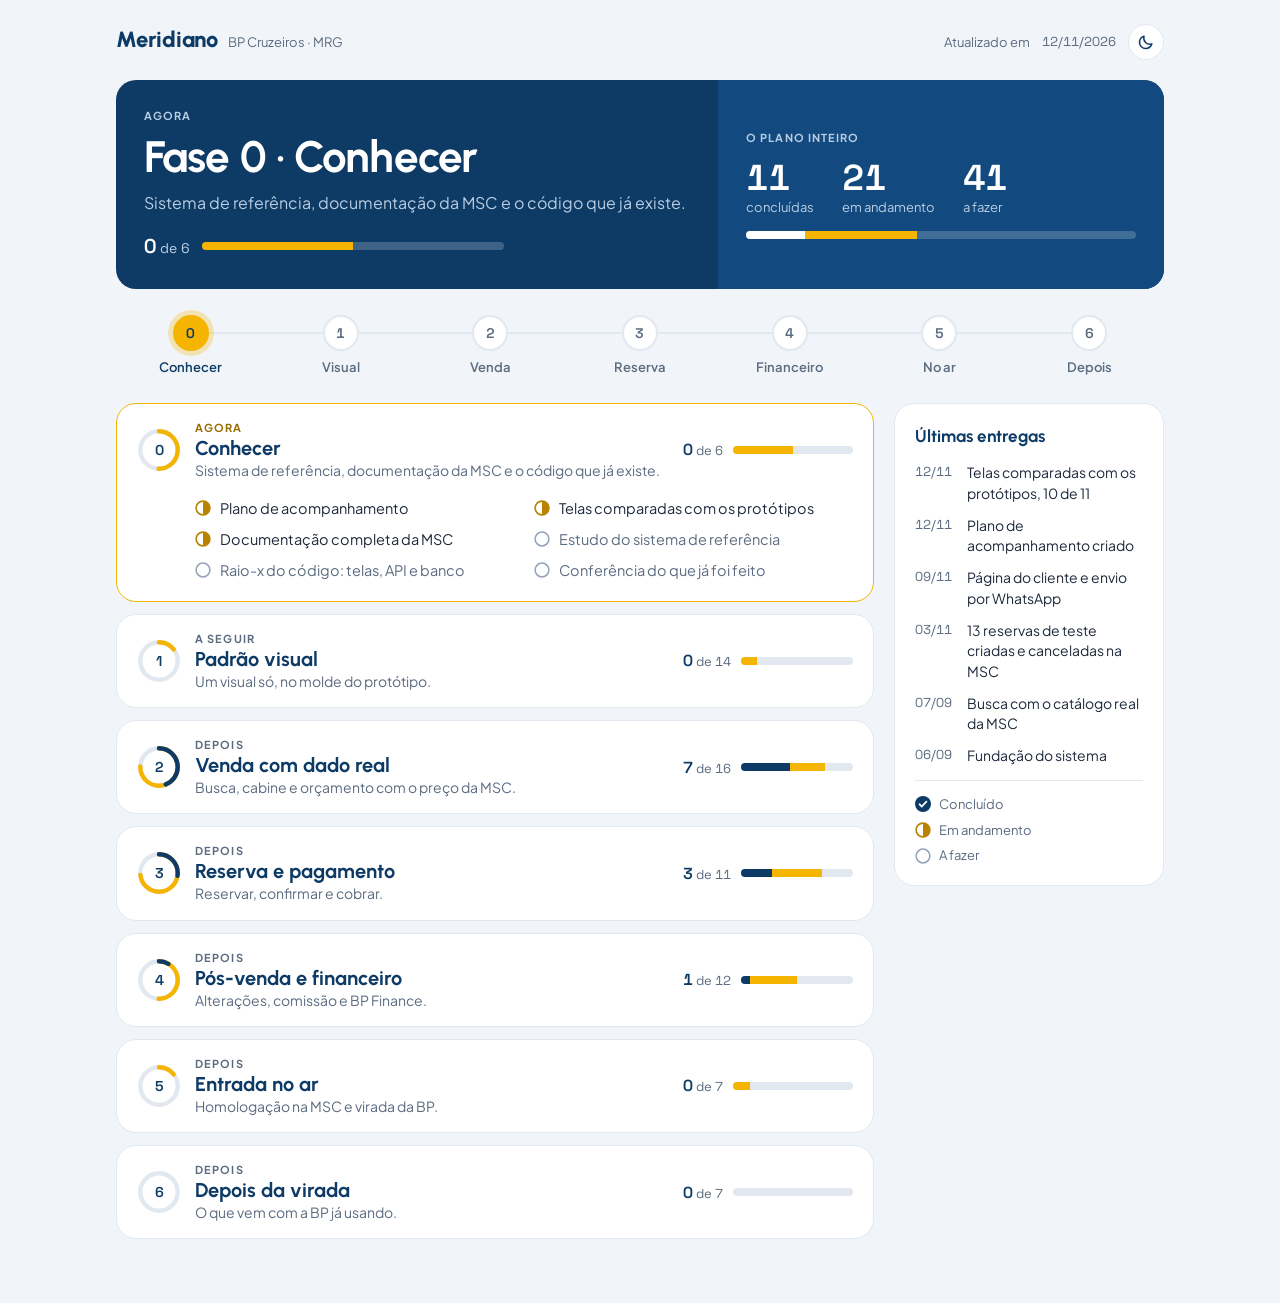
==== index.html @ 6c6267b2 "Plano do Meridiano: primeira versao da pagina de acompanhamento Co-Authored-By: Claude Fable 5.2 <no" ====
<!doctype html>
<html lang="pt-BR"><head><meta charset="utf-8"><meta name="viewport" content="width=device-width, initial-scale=1"><meta name="robots" content="noindex, nofollow"></head><body>
<title>Plano do Meridiano</title>
<meta name="claude:viewport-fit-sides" content="cover">
<link rel="stylesheet" href="https://fonts.googleapis.com/css2?family=Plus+Jakarta+Sans:wght@400;500;600;700&family=Space+Grotesk:wght@500;600;700&family=Urbanist:wght@500;600;700;800&display=swap">
<style>
/* Desenho A, "Painel": destaque no alto, trilho das fases e um cartão por fase. */
/* Cores da BP (azul-marinho, azul e dourado, do BP Finance); estrutura, cantos e letras do MRG Control Panel. */
:root{
  --page:#F1F5F9;--card:#FFFFFF;--ink:#0D3B66;--body:#1E293B;--muted:#5B6B80;--line:#E2E8F0;--track:#E2E8F0;
  --done:#0D3B66;--done-ink:#FFFFFF;--doing:#F4B400;--doing-ink:#0D3B66;--doing-line:#B98200;--todo:#94A3B8;
  --now:#9A6B00;--halo:rgba(244,180,0,.28);
  --hero-bg:#0D3B66;--hero-2:#124A7F;--hero-ink:#FFFFFF;--hero-muted:#B9CDE2;--hero-track:rgba(255,255,255,.2);--hero-done:#FFFFFF;--hero-doing:#F4B400;
  --display:"Urbanist","Helvetica Neue",Arial,sans-serif;
  --core:"Plus Jakarta Sans","Helvetica Neue",Arial,sans-serif;
  --numeric:"Space Grotesk","Plus Jakarta Sans",Arial,sans-serif;
  --radius:20px;
}
@media (prefers-color-scheme:dark){:root:not([data-theme="light"]){
  --page:#081523;--card:#0F2238;--ink:#E8F0F9;--body:#CFDBE8;--muted:#8FA3B8;--line:#1D3350;--track:#22395A;
  --done:#7FB5DF;--done-ink:#081523;--doing:#F4B400;--doing-ink:#0B1E33;--doing-line:#F4B400;--todo:#56708C;
  --now:#F4B400;--halo:rgba(244,180,0,.22);
  --hero-bg:#0D3B66;--hero-2:#124A7F;--hero-ink:#FFFFFF;--hero-muted:#B9CDE2;--hero-track:rgba(255,255,255,.2);--hero-done:#FFFFFF;--hero-doing:#F4B400;
  color-scheme:dark;
}}
:root[data-theme="dark"]{
  --page:#081523;--card:#0F2238;--ink:#E8F0F9;--body:#CFDBE8;--muted:#8FA3B8;--line:#1D3350;--track:#22395A;
  --done:#7FB5DF;--done-ink:#081523;--doing:#F4B400;--doing-ink:#0B1E33;--doing-line:#F4B400;--todo:#56708C;
  --now:#F4B400;--halo:rgba(244,180,0,.22);
  --hero-bg:#0D3B66;--hero-2:#124A7F;--hero-ink:#FFFFFF;--hero-muted:#B9CDE2;--hero-track:rgba(255,255,255,.2);--hero-done:#FFFFFF;--hero-doing:#F4B400;
  color-scheme:dark;
}
.des-a .fase.f-atual{border-color:var(--doing)}

/* Estrutura comum aos dois desenhos. As cores vêm do plano-a.css ou do plano-b.css. */
*{box-sizing:border-box}
body{margin:0;background:var(--page);color:var(--body);font-family:var(--core);font-size:15px;line-height:1.45}
h1,h2,p,ul,ol{margin:0;padding:0}
ul,ol{list-style:none}
a{color:inherit;text-decoration:none}
.num{font-family:var(--numeric);font-variant-numeric:tabular-nums}
.sr{position:absolute;width:1px;height:1px;overflow:hidden;clip-path:inset(50%)}
:focus-visible{outline:2px solid var(--ink);outline-offset:3px;border-radius:8px}

.pg{max-width:1080px;margin:0 auto;padding-block:24px 64px;
  padding-left:max(16px,env(safe-area-inset-left,0px));padding-right:max(16px,env(safe-area-inset-right,0px));
  display:flex;flex-direction:column;gap:20px}

.topo{display:flex;justify-content:space-between;align-items:baseline;gap:8px 16px;flex-wrap:wrap}
.marca{display:flex;align-items:baseline;gap:10px;flex-wrap:wrap}
.marca b{font-family:var(--display);font-weight:800;font-size:22px;color:var(--ink);letter-spacing:-.01em}
.marca span,.quando{font-size:13px;color:var(--muted)}
.quando{display:flex;align-items:center;gap:12px}
.tema{width:36px;height:36px;border-radius:50%;border:1px solid var(--line);background:var(--card);color:var(--ink);display:grid;place-items:center;cursor:pointer;padding:0}
.tema:hover{border-color:var(--muted)}
.tema svg{width:18px;height:18px;fill:none;stroke:currentColor;stroke-width:1.6;stroke-linecap:round;stroke-linejoin:round}
.tema[data-atual="escuro"] .t-lua,.tema:not([data-atual="escuro"]) .t-sol{display:none}
.rot{font-size:11px;letter-spacing:.1em;text-transform:uppercase;font-weight:700}

/* O destaque: a fase de agora e o plano inteiro */
.hero{display:grid;grid-template-columns:1.35fr 1fr;background:var(--hero-bg);color:var(--hero-ink);border-radius:var(--radius);overflow:hidden}
.h-agora,.h-geral{padding:28px;display:flex;flex-direction:column;gap:10px;min-width:0}
.h-geral{background:var(--hero-2);justify-content:center;gap:14px}
.hero .rot{color:var(--hero-muted)}
h1{font-family:var(--display);font-weight:700;font-size:clamp(28px,4.6vw,44px);line-height:1.05;letter-spacing:-.02em;text-wrap:balance;color:var(--hero-ink)}
.h-linha{color:var(--hero-muted);font-size:16px}
.h-fase{display:flex;align-items:center;gap:12px;margin-top:8px;max-width:360px}
.h-fase .num{font-size:14px;color:var(--hero-muted);white-space:nowrap}
.h-fase b{color:var(--hero-ink);font-size:20px;font-weight:600}
.numeros{display:flex;gap:10px 28px;flex-wrap:wrap}
.numeros li{display:flex;flex-direction:column;gap:2px}
.numeros b{font-size:36px;line-height:1;font-weight:600;color:var(--hero-ink)}
.numeros span{font-size:13px;color:var(--hero-muted)}

.barra{display:flex;height:8px;border-radius:999px;background:var(--track);overflow:hidden;flex:1;min-width:70px}
.b-feito{background:var(--done)}
.b-andando{background:var(--doing)}
.hero .barra{background:var(--hero-track);flex:none;width:100%}
.h-fase .barra{flex:1;width:auto}
.hero .b-feito{background:var(--hero-done)}
.hero .b-andando{background:var(--hero-doing)}

/* O trilho das fases */
.trilho{display:grid;grid-template-columns:repeat(var(--n),minmax(0,1fr));padding-block:6px}
.no{position:relative;min-width:0}
.no::before{content:"";position:absolute;top:17px;left:-50%;width:100%;height:2px;background:var(--track)}
.no:first-child::before{display:none}
.no a{display:flex;flex-direction:column;align-items:center;gap:7px;position:relative}
.bola{width:36px;height:36px;border-radius:50%;display:grid;place-items:center;background:var(--card);border:2px solid var(--track);color:var(--muted);font-weight:600;font-size:14px;position:relative;z-index:1}
.t-atual .bola{background:var(--doing);border-color:var(--doing);color:var(--doing-ink);box-shadow:0 0 0 5px var(--halo)}
.t-cheia .bola{background:var(--done);border-color:var(--done);color:var(--done-ink)}
.t-nome{font-size:13px;font-weight:600;color:var(--muted);text-align:center}
.t-atual .t-nome{color:var(--ink)}
.no a:hover .t-nome{color:var(--ink)}

/* As fases */
.corpo{display:grid;grid-template-columns:minmax(0,1fr) 270px;gap:20px;align-items:start}
.fases{display:flex;flex-direction:column;gap:12px;min-width:0}
.fase{background:var(--card);border:1px solid var(--line);border-radius:var(--radius);position:relative}
.fase summary{cursor:pointer;list-style:none;display:grid;grid-template-columns:44px minmax(0,1fr) 170px;align-items:center;gap:14px;padding:16px 20px;position:relative;z-index:1}
.fase summary::-webkit-details-marker{display:none}
.anel{width:44px;height:44px;display:block}
.anel circle{fill:none;stroke-width:4;stroke-linecap:round}
.anel .a-fundo{stroke:var(--track);fill:var(--card)}
.a-andando{stroke:var(--doing)}
.a-feito{stroke:var(--done)}
.anel text{font-family:var(--numeric);font-size:13px;font-weight:600;fill:var(--ink)}
.f-texto{display:flex;flex-direction:column;min-width:0}
.f-quando{font-size:11px;letter-spacing:.1em;text-transform:uppercase;font-weight:700;color:var(--muted)}
.f-atual .f-quando{color:var(--now)}
.f-nome{font-family:var(--display);font-size:20px;font-weight:700;color:var(--ink);line-height:1.2}
.f-linha{font-size:14px;color:var(--muted)}
.f-conta{display:flex;align-items:center;gap:10px;font-size:13px;color:var(--muted);white-space:nowrap}
.f-conta b{color:var(--ink);font-size:16px;font-weight:600}
.itens{display:grid;grid-template-columns:repeat(auto-fill,minmax(220px,1fr));gap:10px 20px;padding:2px 20px 20px 78px;position:relative;z-index:1}
.itens li{display:flex;align-items:center;gap:9px;min-width:0;font-size:14.5px}
.i-afazer{color:var(--muted)}
.ic{width:16px;height:16px;flex:none}
.ic-feito circle{fill:var(--done)}
.ic-feito path{fill:none;stroke:var(--done-ink);stroke-width:1.8;stroke-linecap:round;stroke-linejoin:round}
.ic-andando circle{fill:none;stroke:var(--doing-line);stroke-width:1.6}
.ic-andando path{fill:var(--doing-line)}
.ic-afazer circle{fill:none;stroke:var(--todo);stroke-width:1.5}

/* Últimas entregas */
.diario{background:var(--card);border:1px solid var(--line);border-radius:var(--radius);padding:20px;display:flex;flex-direction:column;gap:14px;min-width:0}
h2{font-family:var(--display);font-size:17px;font-weight:700;color:var(--ink)}
.diario ul{display:flex;flex-direction:column;gap:12px}
.diario li{display:grid;grid-template-columns:42px minmax(0,1fr);gap:10px;font-size:14px}
.dia{color:var(--muted);font-size:13px;padding-top:1px}
.legenda{display:flex;flex-direction:column;gap:7px;border-top:1px solid var(--line);padding-top:14px;font-size:13px;color:var(--muted)}
.legenda span{display:flex;align-items:center;gap:8px}

@media (max-width:860px){
  .hero{grid-template-columns:1fr}
  .corpo{grid-template-columns:1fr}
  .fase summary{grid-template-columns:44px minmax(0,1fr)}
  .f-conta{grid-column:2}
  .itens{padding-left:20px}
}
@media (max-width:560px){
  .h-agora,.h-geral{padding:22px}
  .bola{width:28px;height:28px;font-size:12px}
  .no::before{top:13px}
  .t-nome{font-size:11px}
  .no:not(.t-atual) .t-nome{display:none}
}
@media (prefers-reduced-motion:no-preference){
  .bola,.t-nome{transition:color .15s,background-color .15s}
}

</style>
<div class="pg des-a">
<header class="topo"><p class="marca"><b>Meridiano</b><span>BP Cruzeiros · MRG</span></p><p class="quando">Atualizado em <span class="num">12/11/2026</span><button type="button" class="tema" id="tema" aria-label="Trocar o tema"><svg class="t-lua" viewBox="0 0 20 20" aria-hidden="true"><path d="M16.5 12.2A7 7 0 0 1 7.8 3.5a7 7 0 1 0 8.7 8.7z"/></svg><svg class="t-sol" viewBox="0 0 20 20" aria-hidden="true"><circle cx="10" cy="10" r="3.6"/><path d="M10 2v2.2M10 15.8V18M2 10h2.2M15.8 10H18M4.3 4.3l1.6 1.6M14.1 14.1l1.6 1.6M4.3 15.7l1.6-1.6M14.1 5.9l1.6-1.6"/></svg></button></p></header>
<section class="hero"><div class="h-agora"><p class="rot">Agora</p><h1>Fase 0 · Conhecer</h1><p class="h-linha">Sistema de referência, documentação da MSC e o código que já existe.</p><p class="h-fase"><span class="num"><b>0</b> de 6</span><span class="barra" role="img" aria-label="0 de 6 concluídos, 3 em andamento"><span class="b-feito" style="width:0.00%"></span><span class="b-andando" style="width:50.00%"></span></span></p></div><div class="h-geral"><p class="rot">O plano inteiro</p><ul class="numeros"><li><b class="num">11</b><span>concluídas</span></li><li><b class="num">21</b><span>em andamento</span></li><li><b class="num">41</b><span>a fazer</span></li></ul><span class="barra" role="img" aria-label="11 de 73 concluídos, 21 em andamento"><span class="b-feito" style="width:15.07%"></span><span class="b-andando" style="width:28.77%"></span></span></div></section>
<nav aria-label="As fases"><ol class="trilho" style="--n:7"><li class="no t-atual"><a href="#fase-0"><span class="bola num">0</span><span class="t-nome">Conhecer</span></a></li><li class="no t-proxima"><a href="#fase-1"><span class="bola num">1</span><span class="t-nome">Visual</span></a></li><li class="no t-depois"><a href="#fase-2"><span class="bola num">2</span><span class="t-nome">Venda</span></a></li><li class="no t-depois"><a href="#fase-3"><span class="bola num">3</span><span class="t-nome">Reserva</span></a></li><li class="no t-depois"><a href="#fase-4"><span class="bola num">4</span><span class="t-nome">Financeiro</span></a></li><li class="no t-depois"><a href="#fase-5"><span class="bola num">5</span><span class="t-nome">No ar</span></a></li><li class="no t-depois"><a href="#fase-6"><span class="bola num">6</span><span class="t-nome">Depois</span></a></li></ol></nav>
<div class="corpo">
<section class="fases" aria-label="As fases em detalhe">
<details class="fase f-atual" id="fase-0" open><summary><svg class="anel" viewBox="0 0 40 40" role="img" aria-label="Fase 0: 0 de 6 concluídos"><circle class="a-fundo" cx="20" cy="20" r="17"/><circle class="a-andando" cx="20" cy="20" r="17" stroke-dasharray="53.41 106.81" transform="rotate(-90 20 20)"/><text x="20" y="24.5" text-anchor="middle">0</text></svg><span class="f-texto"><span class="f-quando">Agora</span><span class="f-nome">Conhecer</span><span class="f-linha">Sistema de referência, documentação da MSC e o código que já existe.</span></span><span class="f-conta"><span class="num"><b>0</b> de 6</span><span class="barra" role="img" aria-label="0 de 6 concluídos, 3 em andamento"><span class="b-feito" style="width:0.00%"></span><span class="b-andando" style="width:50.00%"></span></span></span></summary><ul class="itens"><li class="i-andando"><svg class="ic ic-andando" viewBox="0 0 16 16" aria-hidden="true"><circle cx="8" cy="8" r="6.9"/><path d="M8 1.1a6.9 6.9 0 0 1 0 13.8z"/></svg><span>Plano de acompanhamento</span><span class="sr">Em andamento</span></li><li class="i-andando"><svg class="ic ic-andando" viewBox="0 0 16 16" aria-hidden="true"><circle cx="8" cy="8" r="6.9"/><path d="M8 1.1a6.9 6.9 0 0 1 0 13.8z"/></svg><span>Telas comparadas com os protótipos</span><span class="sr">Em andamento</span></li><li class="i-andando"><svg class="ic ic-andando" viewBox="0 0 16 16" aria-hidden="true"><circle cx="8" cy="8" r="6.9"/><path d="M8 1.1a6.9 6.9 0 0 1 0 13.8z"/></svg><span>Documentação completa da MSC</span><span class="sr">Em andamento</span></li><li class="i-afazer"><svg class="ic ic-afazer" viewBox="0 0 16 16" aria-hidden="true"><circle cx="8" cy="8" r="6.9"/></svg><span>Estudo do sistema de referência</span><span class="sr">A fazer</span></li><li class="i-afazer"><svg class="ic ic-afazer" viewBox="0 0 16 16" aria-hidden="true"><circle cx="8" cy="8" r="6.9"/></svg><span>Raio-x do código: telas, API e banco</span><span class="sr">A fazer</span></li><li class="i-afazer"><svg class="ic ic-afazer" viewBox="0 0 16 16" aria-hidden="true"><circle cx="8" cy="8" r="6.9"/></svg><span>Conferência do que já foi feito</span><span class="sr">A fazer</span></li></ul></details>
<details class="fase f-proxima" id="fase-1"><summary><svg class="anel" viewBox="0 0 40 40" role="img" aria-label="Fase 1: 0 de 14 concluídos"><circle class="a-fundo" cx="20" cy="20" r="17"/><circle class="a-andando" cx="20" cy="20" r="17" stroke-dasharray="15.26 106.81" transform="rotate(-90 20 20)"/><text x="20" y="24.5" text-anchor="middle">1</text></svg><span class="f-texto"><span class="f-quando">A seguir</span><span class="f-nome">Padrão visual</span><span class="f-linha">Um visual só, no molde do protótipo.</span></span><span class="f-conta"><span class="num"><b>0</b> de 14</span><span class="barra" role="img" aria-label="0 de 14 concluídos, 2 em andamento"><span class="b-feito" style="width:0.00%"></span><span class="b-andando" style="width:14.29%"></span></span></span></summary><ul class="itens"><li class="i-afazer"><svg class="ic ic-afazer" viewBox="0 0 16 16" aria-hidden="true"><circle cx="8" cy="8" r="6.9"/></svg><span>Regras do padrão</span><span class="sr">A fazer</span></li><li class="i-afazer"><svg class="ic ic-afazer" viewBox="0 0 16 16" aria-hidden="true"><circle cx="8" cy="8" r="6.9"/></svg><span>Peças compartilhadas</span><span class="sr">A fazer</span></li><li class="i-andando"><svg class="ic ic-andando" viewBox="0 0 16 16" aria-hidden="true"><circle cx="8" cy="8" r="6.9"/><path d="M8 1.1a6.9 6.9 0 0 1 0 13.8z"/></svg><span>Busca</span><span class="sr">Em andamento</span></li><li class="i-afazer"><svg class="ic ic-afazer" viewBox="0 0 16 16" aria-hidden="true"><circle cx="8" cy="8" r="6.9"/></svg><span>Cabine</span><span class="sr">A fazer</span></li><li class="i-afazer"><svg class="ic ic-afazer" viewBox="0 0 16 16" aria-hidden="true"><circle cx="8" cy="8" r="6.9"/></svg><span>Mapa do deck</span><span class="sr">A fazer</span></li><li class="i-afazer"><svg class="ic ic-afazer" viewBox="0 0 16 16" aria-hidden="true"><circle cx="8" cy="8" r="6.9"/></svg><span>Reservar</span><span class="sr">A fazer</span></li><li class="i-afazer"><svg class="ic ic-afazer" viewBox="0 0 16 16" aria-hidden="true"><circle cx="8" cy="8" r="6.9"/></svg><span>Passageiros, com menos campos</span><span class="sr">A fazer</span></li><li class="i-afazer"><svg class="ic ic-afazer" viewBox="0 0 16 16" aria-hidden="true"><circle cx="8" cy="8" r="6.9"/></svg><span>Pagamento</span><span class="sr">A fazer</span></li><li class="i-andando"><svg class="ic ic-andando" viewBox="0 0 16 16" aria-hidden="true"><circle cx="8" cy="8" r="6.9"/><path d="M8 1.1a6.9 6.9 0 0 1 0 13.8z"/></svg><span>Página do cliente</span><span class="sr">Em andamento</span></li><li class="i-afazer"><svg class="ic ic-afazer" viewBox="0 0 16 16" aria-hidden="true"><circle cx="8" cy="8" r="6.9"/></svg><span>Detalhe da reserva</span><span class="sr">A fazer</span></li><li class="i-afazer"><svg class="ic ic-afazer" viewBox="0 0 16 16" aria-hidden="true"><circle cx="8" cy="8" r="6.9"/></svg><span>Relatório</span><span class="sr">A fazer</span></li><li class="i-afazer"><svg class="ic ic-afazer" viewBox="0 0 16 16" aria-hidden="true"><circle cx="8" cy="8" r="6.9"/></svg><span>Agências</span><span class="sr">A fazer</span></li><li class="i-afazer"><svg class="ic ic-afazer" viewBox="0 0 16 16" aria-hidden="true"><circle cx="8" cy="8" r="6.9"/></svg><span>Ficha da agência</span><span class="sr">A fazer</span></li><li class="i-afazer"><svg class="ic ic-afazer" viewBox="0 0 16 16" aria-hidden="true"><circle cx="8" cy="8" r="6.9"/></svg><span>Demais telas</span><span class="sr">A fazer</span></li></ul></details>
<details class="fase f-depois" id="fase-2"><summary><svg class="anel" viewBox="0 0 40 40" role="img" aria-label="Fase 2: 7 de 16 concluídos"><circle class="a-fundo" cx="20" cy="20" r="17"/><circle class="a-andando" cx="20" cy="20" r="17" stroke-dasharray="80.11 106.81" transform="rotate(-90 20 20)"/><circle class="a-feito" cx="20" cy="20" r="17" stroke-dasharray="46.73 106.81" transform="rotate(-90 20 20)"/><text x="20" y="24.5" text-anchor="middle">2</text></svg><span class="f-texto"><span class="f-quando">Depois</span><span class="f-nome">Venda com dado real</span><span class="f-linha">Busca, cabine e orçamento com o preço da MSC.</span></span><span class="f-conta"><span class="num"><b>7</b> de 16</span><span class="barra" role="img" aria-label="7 de 16 concluídos, 5 em andamento"><span class="b-feito" style="width:43.75%"></span><span class="b-andando" style="width:31.25%"></span></span></span></summary><ul class="itens"><li class="i-feito"><svg class="ic ic-feito" viewBox="0 0 16 16" aria-hidden="true"><circle cx="8" cy="8" r="8"/><path d="M4.6 8.3l2.2 2.2 4.6-4.9"/></svg><span>Fundação do sistema</span><span class="sr">Concluído</span></li><li class="i-feito"><svg class="ic ic-feito" viewBox="0 0 16 16" aria-hidden="true"><circle cx="8" cy="8" r="8"/><path d="M4.6 8.3l2.2 2.2 4.6-4.9"/></svg><span>Catálogo da MSC atualizado a cada 3 horas</span><span class="sr">Concluído</span></li><li class="i-feito"><svg class="ic ic-feito" viewBox="0 0 16 16" aria-hidden="true"><circle cx="8" cy="8" r="8"/><path d="M4.6 8.3l2.2 2.2 4.6-4.9"/></svg><span>Busca com filtros</span><span class="sr">Concluído</span></li><li class="i-feito"><svg class="ic ic-feito" viewBox="0 0 16 16" aria-hidden="true"><circle cx="8" cy="8" r="8"/><path d="M4.6 8.3l2.2 2.2 4.6-4.9"/></svg><span>Disponibilidade e preço da cabine</span><span class="sr">Concluído</span></li><li class="i-feito"><svg class="ic ic-feito" viewBox="0 0 16 16" aria-hidden="true"><circle cx="8" cy="8" r="8"/><path d="M4.6 8.3l2.2 2.2 4.6-4.9"/></svg><span>Várias cabines no mesmo orçamento</span><span class="sr">Concluído</span></li><li class="i-feito"><svg class="ic ic-feito" viewBox="0 0 16 16" aria-hidden="true"><circle cx="8" cy="8" r="8"/><path d="M4.6 8.3l2.2 2.2 4.6-4.9"/></svg><span>PDF e página do cliente</span><span class="sr">Concluído</span></li><li class="i-feito"><svg class="ic ic-feito" viewBox="0 0 16 16" aria-hidden="true"><circle cx="8" cy="8" r="8"/><path d="M4.6 8.3l2.2 2.2 4.6-4.9"/></svg><span>Envio por WhatsApp</span><span class="sr">Concluído</span></li><li class="i-andando"><svg class="ic ic-andando" viewBox="0 0 16 16" aria-hidden="true"><circle cx="8" cy="8" r="6.9"/><path d="M8 1.1a6.9 6.9 0 0 1 0 13.8z"/></svg><span>Grade de preços e faixa de datas</span><span class="sr">Em andamento</span></li><li class="i-andando"><svg class="ic ic-andando" viewBox="0 0 16 16" aria-hidden="true"><circle cx="8" cy="8" r="6.9"/><path d="M8 1.1a6.9 6.9 0 0 1 0 13.8z"/></svg><span>Histórico de preço na cabine</span><span class="sr">Em andamento</span></li><li class="i-andando"><svg class="ic ic-andando" viewBox="0 0 16 16" aria-hidden="true"><circle cx="8" cy="8" r="6.9"/><path d="M8 1.1a6.9 6.9 0 0 1 0 13.8z"/></svg><span>Mapa do deck</span><span class="sr">Em andamento</span></li><li class="i-andando"><svg class="ic ic-andando" viewBox="0 0 16 16" aria-hidden="true"><circle cx="8" cy="8" r="6.9"/><path d="M8 1.1a6.9 6.9 0 0 1 0 13.8z"/></svg><span>Opcionais na reserva</span><span class="sr">Em andamento</span></li><li class="i-andando"><svg class="ic ic-andando" viewBox="0 0 16 16" aria-hidden="true"><circle cx="8" cy="8" r="6.9"/><path d="M8 1.1a6.9 6.9 0 0 1 0 13.8z"/></svg><span>Duplicar orçamento para outra data</span><span class="sr">Em andamento</span></li><li class="i-afazer"><svg class="ic ic-afazer" viewBox="0 0 16 16" aria-hidden="true"><circle cx="8" cy="8" r="6.9"/></svg><span>Copiar linha, comparar opções e atalho de teclado</span><span class="sr">A fazer</span></li><li class="i-afazer"><svg class="ic ic-afazer" viewBox="0 0 16 16" aria-hidden="true"><circle cx="8" cy="8" r="6.9"/></svg><span>Fotos reais das cabines</span><span class="sr">A fazer</span></li><li class="i-afazer"><svg class="ic ic-afazer" viewBox="0 0 16 16" aria-hidden="true"><circle cx="8" cy="8" r="6.9"/></svg><span>Preço igual ao da MSC, sem falha no orçamento</span><span class="sr">A fazer</span></li><li class="i-afazer"><svg class="ic ic-afazer" viewBox="0 0 16 16" aria-hidden="true"><circle cx="8" cy="8" r="6.9"/></svg><span>Promoções da agência</span><span class="sr">A fazer</span></li></ul></details>
<details class="fase f-depois" id="fase-3"><summary><svg class="anel" viewBox="0 0 40 40" role="img" aria-label="Fase 3: 3 de 11 concluídos"><circle class="a-fundo" cx="20" cy="20" r="17"/><circle class="a-andando" cx="20" cy="20" r="17" stroke-dasharray="77.68 106.81" transform="rotate(-90 20 20)"/><circle class="a-feito" cx="20" cy="20" r="17" stroke-dasharray="29.13 106.81" transform="rotate(-90 20 20)"/><text x="20" y="24.5" text-anchor="middle">3</text></svg><span class="f-texto"><span class="f-quando">Depois</span><span class="f-nome">Reserva e pagamento</span><span class="f-linha">Reservar, confirmar e cobrar.</span></span><span class="f-conta"><span class="num"><b>3</b> de 11</span><span class="barra" role="img" aria-label="3 de 11 concluídos, 5 em andamento"><span class="b-feito" style="width:27.27%"></span><span class="b-andando" style="width:45.45%"></span></span></span></summary><ul class="itens"><li class="i-feito"><svg class="ic ic-feito" viewBox="0 0 16 16" aria-hidden="true"><circle cx="8" cy="8" r="8"/><path d="M4.6 8.3l2.2 2.2 4.6-4.9"/></svg><span>Criar reserva na MSC</span><span class="sr">Concluído</span></li><li class="i-feito"><svg class="ic ic-feito" viewBox="0 0 16 16" aria-hidden="true"><circle cx="8" cy="8" r="8"/><path d="M4.6 8.3l2.2 2.2 4.6-4.9"/></svg><span>Dados dos passageiros</span><span class="sr">Concluído</span></li><li class="i-feito"><svg class="ic ic-feito" viewBox="0 0 16 16" aria-hidden="true"><circle cx="8" cy="8" r="8"/><path d="M4.6 8.3l2.2 2.2 4.6-4.9"/></svg><span>Regras de pagamento por operadora</span><span class="sr">Concluído</span></li><li class="i-andando"><svg class="ic ic-andando" viewBox="0 0 16 16" aria-hidden="true"><circle cx="8" cy="8" r="6.9"/><path d="M8 1.1a6.9 6.9 0 0 1 0 13.8z"/></svg><span>Confirmar e estender o prazo</span><span class="sr">Em andamento</span></li><li class="i-andando"><svg class="ic ic-andando" viewBox="0 0 16 16" aria-hidden="true"><circle cx="8" cy="8" r="6.9"/><path d="M8 1.1a6.9 6.9 0 0 1 0 13.8z"/></svg><span>Linha do tempo da reserva</span><span class="sr">Em andamento</span></li><li class="i-andando"><svg class="ic ic-andando" viewBox="0 0 16 16" aria-hidden="true"><circle cx="8" cy="8" r="6.9"/><path d="M8 1.1a6.9 6.9 0 0 1 0 13.8z"/></svg><span>Cartão parcelado, com registro na MSC</span><span class="sr">Em andamento</span></li><li class="i-andando"><svg class="ic ic-andando" viewBox="0 0 16 16" aria-hidden="true"><circle cx="8" cy="8" r="6.9"/><path d="M8 1.1a6.9 6.9 0 0 1 0 13.8z"/></svg><span>PIX, boleto e transferência</span><span class="sr">Em andamento</span></li><li class="i-andando"><svg class="ic ic-andando" viewBox="0 0 16 16" aria-hidden="true"><circle cx="8" cy="8" r="6.9"/><path d="M8 1.1a6.9 6.9 0 0 1 0 13.8z"/></svg><span>Link de pagamento por pagador</span><span class="sr">Em andamento</span></li><li class="i-afazer"><svg class="ic ic-afazer" viewBox="0 0 16 16" aria-hidden="true"><circle cx="8" cy="8" r="6.9"/></svg><span>Processador de pagamento de verdade</span><span class="sr">A fazer</span></li><li class="i-afazer"><svg class="ic ic-afazer" viewBox="0 0 16 16" aria-hidden="true"><circle cx="8" cy="8" r="6.9"/></svg><span>Cartão à vista direto na MSC</span><span class="sr">A fazer</span></li><li class="i-afazer"><svg class="ic ic-afazer" viewBox="0 0 16 16" aria-hidden="true"><circle cx="8" cy="8" r="6.9"/></svg><span>E-mails ao cliente</span><span class="sr">A fazer</span></li></ul></details>
<details class="fase f-depois" id="fase-4"><summary><svg class="anel" viewBox="0 0 40 40" role="img" aria-label="Fase 4: 1 de 12 concluídos"><circle class="a-fundo" cx="20" cy="20" r="17"/><circle class="a-andando" cx="20" cy="20" r="17" stroke-dasharray="53.41 106.81" transform="rotate(-90 20 20)"/><circle class="a-feito" cx="20" cy="20" r="17" stroke-dasharray="8.90 106.81" transform="rotate(-90 20 20)"/><text x="20" y="24.5" text-anchor="middle">4</text></svg><span class="f-texto"><span class="f-quando">Depois</span><span class="f-nome">Pós-venda e financeiro</span><span class="f-linha">Alterações, comissão e BP Finance.</span></span><span class="f-conta"><span class="num"><b>1</b> de 12</span><span class="barra" role="img" aria-label="1 de 12 concluídos, 5 em andamento"><span class="b-feito" style="width:8.33%"></span><span class="b-andando" style="width:41.67%"></span></span></span></summary><ul class="itens"><li class="i-feito"><svg class="ic ic-feito" viewBox="0 0 16 16" aria-hidden="true"><circle cx="8" cy="8" r="8"/><path d="M4.6 8.3l2.2 2.2 4.6-4.9"/></svg><span>Conferência das reservas com a MSC</span><span class="sr">Concluído</span></li><li class="i-andando"><svg class="ic ic-andando" viewBox="0 0 16 16" aria-hidden="true"><circle cx="8" cy="8" r="6.9"/><path d="M8 1.1a6.9 6.9 0 0 1 0 13.8z"/></svg><span>Cancelamento com multa</span><span class="sr">Em andamento</span></li><li class="i-andando"><svg class="ic ic-andando" viewBox="0 0 16 16" aria-hidden="true"><circle cx="8" cy="8" r="6.9"/><path d="M8 1.1a6.9 6.9 0 0 1 0 13.8z"/></svg><span>Alteração de passageiro, upgrade e troca de data</span><span class="sr">Em andamento</span></li><li class="i-andando"><svg class="ic ic-andando" viewBox="0 0 16 16" aria-hidden="true"><circle cx="8" cy="8" r="6.9"/><path d="M8 1.1a6.9 6.9 0 0 1 0 13.8z"/></svg><span>Documentos e bilhete</span><span class="sr">Em andamento</span></li><li class="i-andando"><svg class="ic ic-andando" viewBox="0 0 16 16" aria-hidden="true"><circle cx="8" cy="8" r="6.9"/><path d="M8 1.1a6.9 6.9 0 0 1 0 13.8z"/></svg><span>Comissão em dois níveis</span><span class="sr">Em andamento</span></li><li class="i-andando"><svg class="ic ic-andando" viewBox="0 0 16 16" aria-hidden="true"><circle cx="8" cy="8" r="6.9"/><path d="M8 1.1a6.9 6.9 0 0 1 0 13.8z"/></svg><span>Visão do consultor e visão do gestor</span><span class="sr">Em andamento</span></li><li class="i-afazer"><svg class="ic ic-afazer" viewBox="0 0 16 16" aria-hidden="true"><circle cx="8" cy="8" r="6.9"/></svg><span>Relatórios de gestão</span><span class="sr">A fazer</span></li><li class="i-afazer"><svg class="ic ic-afazer" viewBox="0 0 16 16" aria-hidden="true"><circle cx="8" cy="8" r="6.9"/></svg><span>Repasse por agência</span><span class="sr">A fazer</span></li><li class="i-afazer"><svg class="ic ic-afazer" viewBox="0 0 16 16" aria-hidden="true"><circle cx="8" cy="8" r="6.9"/></svg><span>Conciliação com processador e extrato</span><span class="sr">A fazer</span></li><li class="i-afazer"><svg class="ic ic-afazer" viewBox="0 0 16 16" aria-hidden="true"><circle cx="8" cy="8" r="6.9"/></svg><span>Nota fiscal para a companhia</span><span class="sr">A fazer</span></li><li class="i-afazer"><svg class="ic ic-afazer" viewBox="0 0 16 16" aria-hidden="true"><circle cx="8" cy="8" r="6.9"/></svg><span>Fechamento do mês</span><span class="sr">A fazer</span></li><li class="i-afazer"><svg class="ic ic-afazer" viewBox="0 0 16 16" aria-hidden="true"><circle cx="8" cy="8" r="6.9"/></svg><span>Ponte com o BP Finance</span><span class="sr">A fazer</span></li></ul></details>
<details class="fase f-depois" id="fase-5"><summary><svg class="anel" viewBox="0 0 40 40" role="img" aria-label="Fase 5: 0 de 7 concluídos"><circle class="a-fundo" cx="20" cy="20" r="17"/><circle class="a-andando" cx="20" cy="20" r="17" stroke-dasharray="15.26 106.81" transform="rotate(-90 20 20)"/><text x="20" y="24.5" text-anchor="middle">5</text></svg><span class="f-texto"><span class="f-quando">Depois</span><span class="f-nome">Entrada no ar</span><span class="f-linha">Homologação na MSC e virada da BP.</span></span><span class="f-conta"><span class="num"><b>0</b> de 7</span><span class="barra" role="img" aria-label="0 de 7 concluídos, 1 em andamento"><span class="b-feito" style="width:0.00%"></span><span class="b-andando" style="width:14.29%"></span></span></span></summary><ul class="itens"><li class="i-andando"><svg class="ic ic-andando" viewBox="0 0 16 16" aria-hidden="true"><circle cx="8" cy="8" r="6.9"/><path d="M8 1.1a6.9 6.9 0 0 1 0 13.8z"/></svg><span>Cofre de senhas</span><span class="sr">Em andamento</span></li><li class="i-afazer"><svg class="ic ic-afazer" viewBox="0 0 16 16" aria-hidden="true"><circle cx="8" cy="8" r="6.9"/></svg><span>Hospedagem e ambientes</span><span class="sr">A fazer</span></li><li class="i-afazer"><svg class="ic ic-afazer" viewBox="0 0 16 16" aria-hidden="true"><circle cx="8" cy="8" r="6.9"/></svg><span>Catálogo pelo canal novo da MSC</span><span class="sr">A fazer</span></li><li class="i-afazer"><svg class="ic ic-afazer" viewBox="0 0 16 16" aria-hidden="true"><circle cx="8" cy="8" r="6.9"/></svg><span>Segurança e dados pessoais</span><span class="sr">A fazer</span></li><li class="i-afazer"><svg class="ic ic-afazer" viewBox="0 0 16 16" aria-hidden="true"><circle cx="8" cy="8" r="6.9"/></svg><span>Certificação da MSC</span><span class="sr">A fazer</span></li><li class="i-afazer"><svg class="ic ic-afazer" viewBox="0 0 16 16" aria-hidden="true"><circle cx="8" cy="8" r="6.9"/></svg><span>Piloto com um consultor</span><span class="sr">A fazer</span></li><li class="i-afazer"><svg class="ic ic-afazer" viewBox="0 0 16 16" aria-hidden="true"><circle cx="8" cy="8" r="6.9"/></svg><span>Virada da BP</span><span class="sr">A fazer</span></li></ul></details>
<details class="fase f-depois" id="fase-6"><summary><svg class="anel" viewBox="0 0 40 40" role="img" aria-label="Fase 6: 0 de 7 concluídos"><circle class="a-fundo" cx="20" cy="20" r="17"/><text x="20" y="24.5" text-anchor="middle">6</text></svg><span class="f-texto"><span class="f-quando">Depois</span><span class="f-nome">Depois da virada</span><span class="f-linha">O que vem com a BP já usando.</span></span><span class="f-conta"><span class="num"><b>0</b> de 7</span><span class="barra" role="img" aria-label="0 de 7 concluídos, 0 em andamento"><span class="b-feito" style="width:0.00%"></span><span class="b-andando" style="width:0.00%"></span></span></span></summary><ul class="itens"><li class="i-afazer"><svg class="ic ic-afazer" viewBox="0 0 16 16" aria-hidden="true"><circle cx="8" cy="8" r="6.9"/></svg><span>Grupos</span><span class="sr">A fazer</span></li><li class="i-afazer"><svg class="ic ic-afazer" viewBox="0 0 16 16" aria-hidden="true"><circle cx="8" cy="8" r="6.9"/></svg><span>Painel de administração</span><span class="sr">A fazer</span></li><li class="i-afazer"><svg class="ic ic-afazer" viewBox="0 0 16 16" aria-hidden="true"><circle cx="8" cy="8" r="6.9"/></svg><span>Medição de uso</span><span class="sr">A fazer</span></li><li class="i-afazer"><svg class="ic ic-afazer" viewBox="0 0 16 16" aria-hidden="true"><circle cx="8" cy="8" r="6.9"/></svg><span>Comparação e alerta de preço</span><span class="sr">A fazer</span></li><li class="i-afazer"><svg class="ic ic-afazer" viewBox="0 0 16 16" aria-hidden="true"><circle cx="8" cy="8" r="6.9"/></svg><span>Check-in web</span><span class="sr">A fazer</span></li><li class="i-afazer"><svg class="ic ic-afazer" viewBox="0 0 16 16" aria-hidden="true"><circle cx="8" cy="8" r="6.9"/></svg><span>Costa</span><span class="sr">A fazer</span></li><li class="i-afazer"><svg class="ic ic-afazer" viewBox="0 0 16 16" aria-hidden="true"><circle cx="8" cy="8" r="6.9"/></svg><span>Copiloto de IA</span><span class="sr">A fazer</span></li></ul></details>
</section>
<aside class="diario"><h2>Últimas entregas</h2><ul><li><span class="dia num">12/11</span><span>Telas comparadas com os protótipos, 10 de 11</span></li><li><span class="dia num">12/11</span><span>Plano de acompanhamento criado</span></li><li><span class="dia num">09/11</span><span>Página do cliente e envio por WhatsApp</span></li><li><span class="dia num">03/11</span><span>13 reservas de teste criadas e canceladas na MSC</span></li><li><span class="dia num">07/09</span><span>Busca com o catálogo real da MSC</span></li><li><span class="dia num">06/09</span><span>Fundação do sistema</span></li></ul><p class="legenda"><span><svg class="ic ic-feito" viewBox="0 0 16 16" aria-hidden="true"><circle cx="8" cy="8" r="8"/><path d="M4.6 8.3l2.2 2.2 4.6-4.9"/></svg>Concluído</span><span><svg class="ic ic-andando" viewBox="0 0 16 16" aria-hidden="true"><circle cx="8" cy="8" r="6.9"/><path d="M8 1.1a6.9 6.9 0 0 1 0 13.8z"/></svg>Em andamento</span><span><svg class="ic ic-afazer" viewBox="0 0 16 16" aria-hidden="true"><circle cx="8" cy="8" r="6.9"/></svg>A fazer</span></p></aside>
</div>
</div>
<script>(function(){var r=document.documentElement,b=document.getElementById("tema");function atual(){var t=r.getAttribute("data-theme");return t==="dark"||t==="light"?t:(window.matchMedia&&matchMedia("(prefers-color-scheme: dark)").matches?"dark":"light")}function pinta(){var e=atual()==="dark";b.setAttribute("aria-label",e?"Tema escuro. Trocar para claro":"Tema claro. Trocar para escuro");b.setAttribute("data-atual",e?"escuro":"claro")}try{var s=localStorage.getItem("plano-tema");if(s==="dark"||s==="light")r.setAttribute("data-theme",s)}catch(x){}b.addEventListener("click",function(){var n=atual()==="dark"?"light":"dark";r.setAttribute("data-theme",n);try{localStorage.setItem("plano-tema",n)}catch(x){}pinta()});pinta()})();</script>
</body></html>
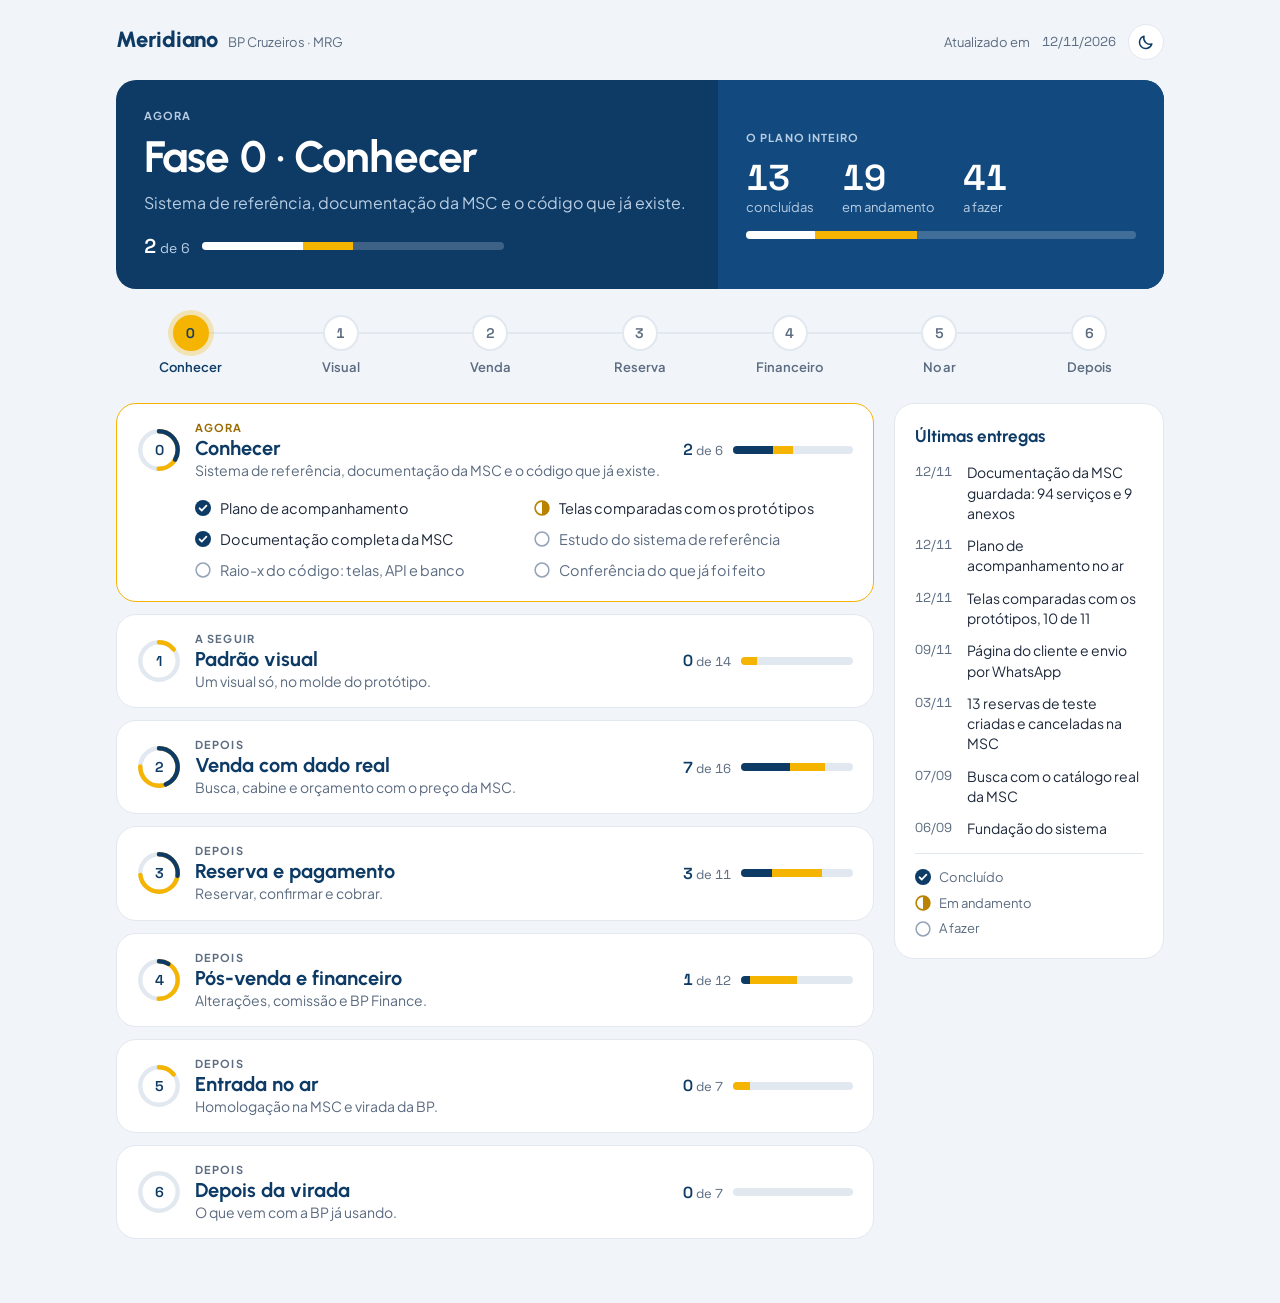
==== commit 858ddf16: "plano: documentacao da MSC guardada e plano no ar Co-Authored-By: Claude Fable 5.2 <noreply@anthropi" ====
--- a/index.html
+++ b/index.html
@@ -152,11 +152,11 @@
 </style>
 <div class="pg des-a">
 <header class="topo"><p class="marca"><b>Meridiano</b><span>BP Cruzeiros · MRG</span></p><p class="quando">Atualizado em <span class="num">12/11/2026</span><button type="button" class="tema" id="tema" aria-label="Trocar o tema"><svg class="t-lua" viewBox="0 0 20 20" aria-hidden="true"><path d="M16.5 12.2A7 7 0 0 1 7.8 3.5a7 7 0 1 0 8.7 8.7z"/></svg><svg class="t-sol" viewBox="0 0 20 20" aria-hidden="true"><circle cx="10" cy="10" r="3.6"/><path d="M10 2v2.2M10 15.8V18M2 10h2.2M15.8 10H18M4.3 4.3l1.6 1.6M14.1 14.1l1.6 1.6M4.3 15.7l1.6-1.6M14.1 5.9l1.6-1.6"/></svg></button></p></header>
-<section class="hero"><div class="h-agora"><p class="rot">Agora</p><h1>Fase 0 · Conhecer</h1><p class="h-linha">Sistema de referência, documentação da MSC e o código que já existe.</p><p class="h-fase"><span class="num"><b>0</b> de 6</span><span class="barra" role="img" aria-label="0 de 6 concluídos, 3 em andamento"><span class="b-feito" style="width:0.00%"></span><span class="b-andando" style="width:50.00%"></span></span></p></div><div class="h-geral"><p class="rot">O plano inteiro</p><ul class="numeros"><li><b class="num">11</b><span>concluídas</span></li><li><b class="num">21</b><span>em andamento</span></li><li><b class="num">41</b><span>a fazer</span></li></ul><span class="barra" role="img" aria-label="11 de 73 concluídos, 21 em andamento"><span class="b-feito" style="width:15.07%"></span><span class="b-andando" style="width:28.77%"></span></span></div></section>
+<section class="hero"><div class="h-agora"><p class="rot">Agora</p><h1>Fase 0 · Conhecer</h1><p class="h-linha">Sistema de referência, documentação da MSC e o código que já existe.</p><p class="h-fase"><span class="num"><b>2</b> de 6</span><span class="barra" role="img" aria-label="2 de 6 concluídos, 1 em andamento"><span class="b-feito" style="width:33.33%"></span><span class="b-andando" style="width:16.67%"></span></span></p></div><div class="h-geral"><p class="rot">O plano inteiro</p><ul class="numeros"><li><b class="num">13</b><span>concluídas</span></li><li><b class="num">19</b><span>em andamento</span></li><li><b class="num">41</b><span>a fazer</span></li></ul><span class="barra" role="img" aria-label="13 de 73 concluídos, 19 em andamento"><span class="b-feito" style="width:17.81%"></span><span class="b-andando" style="width:26.03%"></span></span></div></section>
 <nav aria-label="As fases"><ol class="trilho" style="--n:7"><li class="no t-atual"><a href="#fase-0"><span class="bola num">0</span><span class="t-nome">Conhecer</span></a></li><li class="no t-proxima"><a href="#fase-1"><span class="bola num">1</span><span class="t-nome">Visual</span></a></li><li class="no t-depois"><a href="#fase-2"><span class="bola num">2</span><span class="t-nome">Venda</span></a></li><li class="no t-depois"><a href="#fase-3"><span class="bola num">3</span><span class="t-nome">Reserva</span></a></li><li class="no t-depois"><a href="#fase-4"><span class="bola num">4</span><span class="t-nome">Financeiro</span></a></li><li class="no t-depois"><a href="#fase-5"><span class="bola num">5</span><span class="t-nome">No ar</span></a></li><li class="no t-depois"><a href="#fase-6"><span class="bola num">6</span><span class="t-nome">Depois</span></a></li></ol></nav>
 <div class="corpo">
 <section class="fases" aria-label="As fases em detalhe">
-<details class="fase f-atual" id="fase-0" open><summary><svg class="anel" viewBox="0 0 40 40" role="img" aria-label="Fase 0: 0 de 6 concluídos"><circle class="a-fundo" cx="20" cy="20" r="17"/><circle class="a-andando" cx="20" cy="20" r="17" stroke-dasharray="53.41 106.81" transform="rotate(-90 20 20)"/><text x="20" y="24.5" text-anchor="middle">0</text></svg><span class="f-texto"><span class="f-quando">Agora</span><span class="f-nome">Conhecer</span><span class="f-linha">Sistema de referência, documentação da MSC e o código que já existe.</span></span><span class="f-conta"><span class="num"><b>0</b> de 6</span><span class="barra" role="img" aria-label="0 de 6 concluídos, 3 em andamento"><span class="b-feito" style="width:0.00%"></span><span class="b-andando" style="width:50.00%"></span></span></span></summary><ul class="itens"><li class="i-andando"><svg class="ic ic-andando" viewBox="0 0 16 16" aria-hidden="true"><circle cx="8" cy="8" r="6.9"/><path d="M8 1.1a6.9 6.9 0 0 1 0 13.8z"/></svg><span>Plano de acompanhamento</span><span class="sr">Em andamento</span></li><li class="i-andando"><svg class="ic ic-andando" viewBox="0 0 16 16" aria-hidden="true"><circle cx="8" cy="8" r="6.9"/><path d="M8 1.1a6.9 6.9 0 0 1 0 13.8z"/></svg><span>Telas comparadas com os protótipos</span><span class="sr">Em andamento</span></li><li class="i-andando"><svg class="ic ic-andando" viewBox="0 0 16 16" aria-hidden="true"><circle cx="8" cy="8" r="6.9"/><path d="M8 1.1a6.9 6.9 0 0 1 0 13.8z"/></svg><span>Documentação completa da MSC</span><span class="sr">Em andamento</span></li><li class="i-afazer"><svg class="ic ic-afazer" viewBox="0 0 16 16" aria-hidden="true"><circle cx="8" cy="8" r="6.9"/></svg><span>Estudo do sistema de referência</span><span class="sr">A fazer</span></li><li class="i-afazer"><svg class="ic ic-afazer" viewBox="0 0 16 16" aria-hidden="true"><circle cx="8" cy="8" r="6.9"/></svg><span>Raio-x do código: telas, API e banco</span><span class="sr">A fazer</span></li><li class="i-afazer"><svg class="ic ic-afazer" viewBox="0 0 16 16" aria-hidden="true"><circle cx="8" cy="8" r="6.9"/></svg><span>Conferência do que já foi feito</span><span class="sr">A fazer</span></li></ul></details>
+<details class="fase f-atual" id="fase-0" open><summary><svg class="anel" viewBox="0 0 40 40" role="img" aria-label="Fase 0: 2 de 6 concluídos"><circle class="a-fundo" cx="20" cy="20" r="17"/><circle class="a-andando" cx="20" cy="20" r="17" stroke-dasharray="53.41 106.81" transform="rotate(-90 20 20)"/><circle class="a-feito" cx="20" cy="20" r="17" stroke-dasharray="35.60 106.81" transform="rotate(-90 20 20)"/><text x="20" y="24.5" text-anchor="middle">0</text></svg><span class="f-texto"><span class="f-quando">Agora</span><span class="f-nome">Conhecer</span><span class="f-linha">Sistema de referência, documentação da MSC e o código que já existe.</span></span><span class="f-conta"><span class="num"><b>2</b> de 6</span><span class="barra" role="img" aria-label="2 de 6 concluídos, 1 em andamento"><span class="b-feito" style="width:33.33%"></span><span class="b-andando" style="width:16.67%"></span></span></span></summary><ul class="itens"><li class="i-feito"><svg class="ic ic-feito" viewBox="0 0 16 16" aria-hidden="true"><circle cx="8" cy="8" r="8"/><path d="M4.6 8.3l2.2 2.2 4.6-4.9"/></svg><span>Plano de acompanhamento</span><span class="sr">Concluído</span></li><li class="i-andando"><svg class="ic ic-andando" viewBox="0 0 16 16" aria-hidden="true"><circle cx="8" cy="8" r="6.9"/><path d="M8 1.1a6.9 6.9 0 0 1 0 13.8z"/></svg><span>Telas comparadas com os protótipos</span><span class="sr">Em andamento</span></li><li class="i-feito"><svg class="ic ic-feito" viewBox="0 0 16 16" aria-hidden="true"><circle cx="8" cy="8" r="8"/><path d="M4.6 8.3l2.2 2.2 4.6-4.9"/></svg><span>Documentação completa da MSC</span><span class="sr">Concluído</span></li><li class="i-afazer"><svg class="ic ic-afazer" viewBox="0 0 16 16" aria-hidden="true"><circle cx="8" cy="8" r="6.9"/></svg><span>Estudo do sistema de referência</span><span class="sr">A fazer</span></li><li class="i-afazer"><svg class="ic ic-afazer" viewBox="0 0 16 16" aria-hidden="true"><circle cx="8" cy="8" r="6.9"/></svg><span>Raio-x do código: telas, API e banco</span><span class="sr">A fazer</span></li><li class="i-afazer"><svg class="ic ic-afazer" viewBox="0 0 16 16" aria-hidden="true"><circle cx="8" cy="8" r="6.9"/></svg><span>Conferência do que já foi feito</span><span class="sr">A fazer</span></li></ul></details>
 <details class="fase f-proxima" id="fase-1"><summary><svg class="anel" viewBox="0 0 40 40" role="img" aria-label="Fase 1: 0 de 14 concluídos"><circle class="a-fundo" cx="20" cy="20" r="17"/><circle class="a-andando" cx="20" cy="20" r="17" stroke-dasharray="15.26 106.81" transform="rotate(-90 20 20)"/><text x="20" y="24.5" text-anchor="middle">1</text></svg><span class="f-texto"><span class="f-quando">A seguir</span><span class="f-nome">Padrão visual</span><span class="f-linha">Um visual só, no molde do protótipo.</span></span><span class="f-conta"><span class="num"><b>0</b> de 14</span><span class="barra" role="img" aria-label="0 de 14 concluídos, 2 em andamento"><span class="b-feito" style="width:0.00%"></span><span class="b-andando" style="width:14.29%"></span></span></span></summary><ul class="itens"><li class="i-afazer"><svg class="ic ic-afazer" viewBox="0 0 16 16" aria-hidden="true"><circle cx="8" cy="8" r="6.9"/></svg><span>Regras do padrão</span><span class="sr">A fazer</span></li><li class="i-afazer"><svg class="ic ic-afazer" viewBox="0 0 16 16" aria-hidden="true"><circle cx="8" cy="8" r="6.9"/></svg><span>Peças compartilhadas</span><span class="sr">A fazer</span></li><li class="i-andando"><svg class="ic ic-andando" viewBox="0 0 16 16" aria-hidden="true"><circle cx="8" cy="8" r="6.9"/><path d="M8 1.1a6.9 6.9 0 0 1 0 13.8z"/></svg><span>Busca</span><span class="sr">Em andamento</span></li><li class="i-afazer"><svg class="ic ic-afazer" viewBox="0 0 16 16" aria-hidden="true"><circle cx="8" cy="8" r="6.9"/></svg><span>Cabine</span><span class="sr">A fazer</span></li><li class="i-afazer"><svg class="ic ic-afazer" viewBox="0 0 16 16" aria-hidden="true"><circle cx="8" cy="8" r="6.9"/></svg><span>Mapa do deck</span><span class="sr">A fazer</span></li><li class="i-afazer"><svg class="ic ic-afazer" viewBox="0 0 16 16" aria-hidden="true"><circle cx="8" cy="8" r="6.9"/></svg><span>Reservar</span><span class="sr">A fazer</span></li><li class="i-afazer"><svg class="ic ic-afazer" viewBox="0 0 16 16" aria-hidden="true"><circle cx="8" cy="8" r="6.9"/></svg><span>Passageiros, com menos campos</span><span class="sr">A fazer</span></li><li class="i-afazer"><svg class="ic ic-afazer" viewBox="0 0 16 16" aria-hidden="true"><circle cx="8" cy="8" r="6.9"/></svg><span>Pagamento</span><span class="sr">A fazer</span></li><li class="i-andando"><svg class="ic ic-andando" viewBox="0 0 16 16" aria-hidden="true"><circle cx="8" cy="8" r="6.9"/><path d="M8 1.1a6.9 6.9 0 0 1 0 13.8z"/></svg><span>Página do cliente</span><span class="sr">Em andamento</span></li><li class="i-afazer"><svg class="ic ic-afazer" viewBox="0 0 16 16" aria-hidden="true"><circle cx="8" cy="8" r="6.9"/></svg><span>Detalhe da reserva</span><span class="sr">A fazer</span></li><li class="i-afazer"><svg class="ic ic-afazer" viewBox="0 0 16 16" aria-hidden="true"><circle cx="8" cy="8" r="6.9"/></svg><span>Relatório</span><span class="sr">A fazer</span></li><li class="i-afazer"><svg class="ic ic-afazer" viewBox="0 0 16 16" aria-hidden="true"><circle cx="8" cy="8" r="6.9"/></svg><span>Agências</span><span class="sr">A fazer</span></li><li class="i-afazer"><svg class="ic ic-afazer" viewBox="0 0 16 16" aria-hidden="true"><circle cx="8" cy="8" r="6.9"/></svg><span>Ficha da agência</span><span class="sr">A fazer</span></li><li class="i-afazer"><svg class="ic ic-afazer" viewBox="0 0 16 16" aria-hidden="true"><circle cx="8" cy="8" r="6.9"/></svg><span>Demais telas</span><span class="sr">A fazer</span></li></ul></details>
 <details class="fase f-depois" id="fase-2"><summary><svg class="anel" viewBox="0 0 40 40" role="img" aria-label="Fase 2: 7 de 16 concluídos"><circle class="a-fundo" cx="20" cy="20" r="17"/><circle class="a-andando" cx="20" cy="20" r="17" stroke-dasharray="80.11 106.81" transform="rotate(-90 20 20)"/><circle class="a-feito" cx="20" cy="20" r="17" stroke-dasharray="46.73 106.81" transform="rotate(-90 20 20)"/><text x="20" y="24.5" text-anchor="middle">2</text></svg><span class="f-texto"><span class="f-quando">Depois</span><span class="f-nome">Venda com dado real</span><span class="f-linha">Busca, cabine e orçamento com o preço da MSC.</span></span><span class="f-conta"><span class="num"><b>7</b> de 16</span><span class="barra" role="img" aria-label="7 de 16 concluídos, 5 em andamento"><span class="b-feito" style="width:43.75%"></span><span class="b-andando" style="width:31.25%"></span></span></span></summary><ul class="itens"><li class="i-feito"><svg class="ic ic-feito" viewBox="0 0 16 16" aria-hidden="true"><circle cx="8" cy="8" r="8"/><path d="M4.6 8.3l2.2 2.2 4.6-4.9"/></svg><span>Fundação do sistema</span><span class="sr">Concluído</span></li><li class="i-feito"><svg class="ic ic-feito" viewBox="0 0 16 16" aria-hidden="true"><circle cx="8" cy="8" r="8"/><path d="M4.6 8.3l2.2 2.2 4.6-4.9"/></svg><span>Catálogo da MSC atualizado a cada 3 horas</span><span class="sr">Concluído</span></li><li class="i-feito"><svg class="ic ic-feito" viewBox="0 0 16 16" aria-hidden="true"><circle cx="8" cy="8" r="8"/><path d="M4.6 8.3l2.2 2.2 4.6-4.9"/></svg><span>Busca com filtros</span><span class="sr">Concluído</span></li><li class="i-feito"><svg class="ic ic-feito" viewBox="0 0 16 16" aria-hidden="true"><circle cx="8" cy="8" r="8"/><path d="M4.6 8.3l2.2 2.2 4.6-4.9"/></svg><span>Disponibilidade e preço da cabine</span><span class="sr">Concluído</span></li><li class="i-feito"><svg class="ic ic-feito" viewBox="0 0 16 16" aria-hidden="true"><circle cx="8" cy="8" r="8"/><path d="M4.6 8.3l2.2 2.2 4.6-4.9"/></svg><span>Várias cabines no mesmo orçamento</span><span class="sr">Concluído</span></li><li class="i-feito"><svg class="ic ic-feito" viewBox="0 0 16 16" aria-hidden="true"><circle cx="8" cy="8" r="8"/><path d="M4.6 8.3l2.2 2.2 4.6-4.9"/></svg><span>PDF e página do cliente</span><span class="sr">Concluído</span></li><li class="i-feito"><svg class="ic ic-feito" viewBox="0 0 16 16" aria-hidden="true"><circle cx="8" cy="8" r="8"/><path d="M4.6 8.3l2.2 2.2 4.6-4.9"/></svg><span>Envio por WhatsApp</span><span class="sr">Concluído</span></li><li class="i-andando"><svg class="ic ic-andando" viewBox="0 0 16 16" aria-hidden="true"><circle cx="8" cy="8" r="6.9"/><path d="M8 1.1a6.9 6.9 0 0 1 0 13.8z"/></svg><span>Grade de preços e faixa de datas</span><span class="sr">Em andamento</span></li><li class="i-andando"><svg class="ic ic-andando" viewBox="0 0 16 16" aria-hidden="true"><circle cx="8" cy="8" r="6.9"/><path d="M8 1.1a6.9 6.9 0 0 1 0 13.8z"/></svg><span>Histórico de preço na cabine</span><span class="sr">Em andamento</span></li><li class="i-andando"><svg class="ic ic-andando" viewBox="0 0 16 16" aria-hidden="true"><circle cx="8" cy="8" r="6.9"/><path d="M8 1.1a6.9 6.9 0 0 1 0 13.8z"/></svg><span>Mapa do deck</span><span class="sr">Em andamento</span></li><li class="i-andando"><svg class="ic ic-andando" viewBox="0 0 16 16" aria-hidden="true"><circle cx="8" cy="8" r="6.9"/><path d="M8 1.1a6.9 6.9 0 0 1 0 13.8z"/></svg><span>Opcionais na reserva</span><span class="sr">Em andamento</span></li><li class="i-andando"><svg class="ic ic-andando" viewBox="0 0 16 16" aria-hidden="true"><circle cx="8" cy="8" r="6.9"/><path d="M8 1.1a6.9 6.9 0 0 1 0 13.8z"/></svg><span>Duplicar orçamento para outra data</span><span class="sr">Em andamento</span></li><li class="i-afazer"><svg class="ic ic-afazer" viewBox="0 0 16 16" aria-hidden="true"><circle cx="8" cy="8" r="6.9"/></svg><span>Copiar linha, comparar opções e atalho de teclado</span><span class="sr">A fazer</span></li><li class="i-afazer"><svg class="ic ic-afazer" viewBox="0 0 16 16" aria-hidden="true"><circle cx="8" cy="8" r="6.9"/></svg><span>Fotos reais das cabines</span><span class="sr">A fazer</span></li><li class="i-afazer"><svg class="ic ic-afazer" viewBox="0 0 16 16" aria-hidden="true"><circle cx="8" cy="8" r="6.9"/></svg><span>Preço igual ao da MSC, sem falha no orçamento</span><span class="sr">A fazer</span></li><li class="i-afazer"><svg class="ic ic-afazer" viewBox="0 0 16 16" aria-hidden="true"><circle cx="8" cy="8" r="6.9"/></svg><span>Promoções da agência</span><span class="sr">A fazer</span></li></ul></details>
 <details class="fase f-depois" id="fase-3"><summary><svg class="anel" viewBox="0 0 40 40" role="img" aria-label="Fase 3: 3 de 11 concluídos"><circle class="a-fundo" cx="20" cy="20" r="17"/><circle class="a-andando" cx="20" cy="20" r="17" stroke-dasharray="77.68 106.81" transform="rotate(-90 20 20)"/><circle class="a-feito" cx="20" cy="20" r="17" stroke-dasharray="29.13 106.81" transform="rotate(-90 20 20)"/><text x="20" y="24.5" text-anchor="middle">3</text></svg><span class="f-texto"><span class="f-quando">Depois</span><span class="f-nome">Reserva e pagamento</span><span class="f-linha">Reservar, confirmar e cobrar.</span></span><span class="f-conta"><span class="num"><b>3</b> de 11</span><span class="barra" role="img" aria-label="3 de 11 concluídos, 5 em andamento"><span class="b-feito" style="width:27.27%"></span><span class="b-andando" style="width:45.45%"></span></span></span></summary><ul class="itens"><li class="i-feito"><svg class="ic ic-feito" viewBox="0 0 16 16" aria-hidden="true"><circle cx="8" cy="8" r="8"/><path d="M4.6 8.3l2.2 2.2 4.6-4.9"/></svg><span>Criar reserva na MSC</span><span class="sr">Concluído</span></li><li class="i-feito"><svg class="ic ic-feito" viewBox="0 0 16 16" aria-hidden="true"><circle cx="8" cy="8" r="8"/><path d="M4.6 8.3l2.2 2.2 4.6-4.9"/></svg><span>Dados dos passageiros</span><span class="sr">Concluído</span></li><li class="i-feito"><svg class="ic ic-feito" viewBox="0 0 16 16" aria-hidden="true"><circle cx="8" cy="8" r="8"/><path d="M4.6 8.3l2.2 2.2 4.6-4.9"/></svg><span>Regras de pagamento por operadora</span><span class="sr">Concluído</span></li><li class="i-andando"><svg class="ic ic-andando" viewBox="0 0 16 16" aria-hidden="true"><circle cx="8" cy="8" r="6.9"/><path d="M8 1.1a6.9 6.9 0 0 1 0 13.8z"/></svg><span>Confirmar e estender o prazo</span><span class="sr">Em andamento</span></li><li class="i-andando"><svg class="ic ic-andando" viewBox="0 0 16 16" aria-hidden="true"><circle cx="8" cy="8" r="6.9"/><path d="M8 1.1a6.9 6.9 0 0 1 0 13.8z"/></svg><span>Linha do tempo da reserva</span><span class="sr">Em andamento</span></li><li class="i-andando"><svg class="ic ic-andando" viewBox="0 0 16 16" aria-hidden="true"><circle cx="8" cy="8" r="6.9"/><path d="M8 1.1a6.9 6.9 0 0 1 0 13.8z"/></svg><span>Cartão parcelado, com registro na MSC</span><span class="sr">Em andamento</span></li><li class="i-andando"><svg class="ic ic-andando" viewBox="0 0 16 16" aria-hidden="true"><circle cx="8" cy="8" r="6.9"/><path d="M8 1.1a6.9 6.9 0 0 1 0 13.8z"/></svg><span>PIX, boleto e transferência</span><span class="sr">Em andamento</span></li><li class="i-andando"><svg class="ic ic-andando" viewBox="0 0 16 16" aria-hidden="true"><circle cx="8" cy="8" r="6.9"/><path d="M8 1.1a6.9 6.9 0 0 1 0 13.8z"/></svg><span>Link de pagamento por pagador</span><span class="sr">Em andamento</span></li><li class="i-afazer"><svg class="ic ic-afazer" viewBox="0 0 16 16" aria-hidden="true"><circle cx="8" cy="8" r="6.9"/></svg><span>Processador de pagamento de verdade</span><span class="sr">A fazer</span></li><li class="i-afazer"><svg class="ic ic-afazer" viewBox="0 0 16 16" aria-hidden="true"><circle cx="8" cy="8" r="6.9"/></svg><span>Cartão à vista direto na MSC</span><span class="sr">A fazer</span></li><li class="i-afazer"><svg class="ic ic-afazer" viewBox="0 0 16 16" aria-hidden="true"><circle cx="8" cy="8" r="6.9"/></svg><span>E-mails ao cliente</span><span class="sr">A fazer</span></li></ul></details>
@@ -164,7 +164,7 @@
 <details class="fase f-depois" id="fase-5"><summary><svg class="anel" viewBox="0 0 40 40" role="img" aria-label="Fase 5: 0 de 7 concluídos"><circle class="a-fundo" cx="20" cy="20" r="17"/><circle class="a-andando" cx="20" cy="20" r="17" stroke-dasharray="15.26 106.81" transform="rotate(-90 20 20)"/><text x="20" y="24.5" text-anchor="middle">5</text></svg><span class="f-texto"><span class="f-quando">Depois</span><span class="f-nome">Entrada no ar</span><span class="f-linha">Homologação na MSC e virada da BP.</span></span><span class="f-conta"><span class="num"><b>0</b> de 7</span><span class="barra" role="img" aria-label="0 de 7 concluídos, 1 em andamento"><span class="b-feito" style="width:0.00%"></span><span class="b-andando" style="width:14.29%"></span></span></span></summary><ul class="itens"><li class="i-andando"><svg class="ic ic-andando" viewBox="0 0 16 16" aria-hidden="true"><circle cx="8" cy="8" r="6.9"/><path d="M8 1.1a6.9 6.9 0 0 1 0 13.8z"/></svg><span>Cofre de senhas</span><span class="sr">Em andamento</span></li><li class="i-afazer"><svg class="ic ic-afazer" viewBox="0 0 16 16" aria-hidden="true"><circle cx="8" cy="8" r="6.9"/></svg><span>Hospedagem e ambientes</span><span class="sr">A fazer</span></li><li class="i-afazer"><svg class="ic ic-afazer" viewBox="0 0 16 16" aria-hidden="true"><circle cx="8" cy="8" r="6.9"/></svg><span>Catálogo pelo canal novo da MSC</span><span class="sr">A fazer</span></li><li class="i-afazer"><svg class="ic ic-afazer" viewBox="0 0 16 16" aria-hidden="true"><circle cx="8" cy="8" r="6.9"/></svg><span>Segurança e dados pessoais</span><span class="sr">A fazer</span></li><li class="i-afazer"><svg class="ic ic-afazer" viewBox="0 0 16 16" aria-hidden="true"><circle cx="8" cy="8" r="6.9"/></svg><span>Certificação da MSC</span><span class="sr">A fazer</span></li><li class="i-afazer"><svg class="ic ic-afazer" viewBox="0 0 16 16" aria-hidden="true"><circle cx="8" cy="8" r="6.9"/></svg><span>Piloto com um consultor</span><span class="sr">A fazer</span></li><li class="i-afazer"><svg class="ic ic-afazer" viewBox="0 0 16 16" aria-hidden="true"><circle cx="8" cy="8" r="6.9"/></svg><span>Virada da BP</span><span class="sr">A fazer</span></li></ul></details>
 <details class="fase f-depois" id="fase-6"><summary><svg class="anel" viewBox="0 0 40 40" role="img" aria-label="Fase 6: 0 de 7 concluídos"><circle class="a-fundo" cx="20" cy="20" r="17"/><text x="20" y="24.5" text-anchor="middle">6</text></svg><span class="f-texto"><span class="f-quando">Depois</span><span class="f-nome">Depois da virada</span><span class="f-linha">O que vem com a BP já usando.</span></span><span class="f-conta"><span class="num"><b>0</b> de 7</span><span class="barra" role="img" aria-label="0 de 7 concluídos, 0 em andamento"><span class="b-feito" style="width:0.00%"></span><span class="b-andando" style="width:0.00%"></span></span></span></summary><ul class="itens"><li class="i-afazer"><svg class="ic ic-afazer" viewBox="0 0 16 16" aria-hidden="true"><circle cx="8" cy="8" r="6.9"/></svg><span>Grupos</span><span class="sr">A fazer</span></li><li class="i-afazer"><svg class="ic ic-afazer" viewBox="0 0 16 16" aria-hidden="true"><circle cx="8" cy="8" r="6.9"/></svg><span>Painel de administração</span><span class="sr">A fazer</span></li><li class="i-afazer"><svg class="ic ic-afazer" viewBox="0 0 16 16" aria-hidden="true"><circle cx="8" cy="8" r="6.9"/></svg><span>Medição de uso</span><span class="sr">A fazer</span></li><li class="i-afazer"><svg class="ic ic-afazer" viewBox="0 0 16 16" aria-hidden="true"><circle cx="8" cy="8" r="6.9"/></svg><span>Comparação e alerta de preço</span><span class="sr">A fazer</span></li><li class="i-afazer"><svg class="ic ic-afazer" viewBox="0 0 16 16" aria-hidden="true"><circle cx="8" cy="8" r="6.9"/></svg><span>Check-in web</span><span class="sr">A fazer</span></li><li class="i-afazer"><svg class="ic ic-afazer" viewBox="0 0 16 16" aria-hidden="true"><circle cx="8" cy="8" r="6.9"/></svg><span>Costa</span><span class="sr">A fazer</span></li><li class="i-afazer"><svg class="ic ic-afazer" viewBox="0 0 16 16" aria-hidden="true"><circle cx="8" cy="8" r="6.9"/></svg><span>Copiloto de IA</span><span class="sr">A fazer</span></li></ul></details>
 </section>
-<aside class="diario"><h2>Últimas entregas</h2><ul><li><span class="dia num">12/11</span><span>Telas comparadas com os protótipos, 10 de 11</span></li><li><span class="dia num">12/11</span><span>Plano de acompanhamento criado</span></li><li><span class="dia num">09/11</span><span>Página do cliente e envio por WhatsApp</span></li><li><span class="dia num">03/11</span><span>13 reservas de teste criadas e canceladas na MSC</span></li><li><span class="dia num">07/09</span><span>Busca com o catálogo real da MSC</span></li><li><span class="dia num">06/09</span><span>Fundação do sistema</span></li></ul><p class="legenda"><span><svg class="ic ic-feito" viewBox="0 0 16 16" aria-hidden="true"><circle cx="8" cy="8" r="8"/><path d="M4.6 8.3l2.2 2.2 4.6-4.9"/></svg>Concluído</span><span><svg class="ic ic-andando" viewBox="0 0 16 16" aria-hidden="true"><circle cx="8" cy="8" r="6.9"/><path d="M8 1.1a6.9 6.9 0 0 1 0 13.8z"/></svg>Em andamento</span><span><svg class="ic ic-afazer" viewBox="0 0 16 16" aria-hidden="true"><circle cx="8" cy="8" r="6.9"/></svg>A fazer</span></p></aside>
+<aside class="diario"><h2>Últimas entregas</h2><ul><li><span class="dia num">12/11</span><span>Documentação da MSC guardada: 94 serviços e 9 anexos</span></li><li><span class="dia num">12/11</span><span>Plano de acompanhamento no ar</span></li><li><span class="dia num">12/11</span><span>Telas comparadas com os protótipos, 10 de 11</span></li><li><span class="dia num">09/11</span><span>Página do cliente e envio por WhatsApp</span></li><li><span class="dia num">03/11</span><span>13 reservas de teste criadas e canceladas na MSC</span></li><li><span class="dia num">07/09</span><span>Busca com o catálogo real da MSC</span></li><li><span class="dia num">06/09</span><span>Fundação do sistema</span></li></ul><p class="legenda"><span><svg class="ic ic-feito" viewBox="0 0 16 16" aria-hidden="true"><circle cx="8" cy="8" r="8"/><path d="M4.6 8.3l2.2 2.2 4.6-4.9"/></svg>Concluído</span><span><svg class="ic ic-andando" viewBox="0 0 16 16" aria-hidden="true"><circle cx="8" cy="8" r="6.9"/><path d="M8 1.1a6.9 6.9 0 0 1 0 13.8z"/></svg>Em andamento</span><span><svg class="ic ic-afazer" viewBox="0 0 16 16" aria-hidden="true"><circle cx="8" cy="8" r="6.9"/></svg>A fazer</span></p></aside>
 </div>
 </div>
 <script>(function(){var r=document.documentElement,b=document.getElementById("tema");function atual(){var t=r.getAttribute("data-theme");return t==="dark"||t==="light"?t:(window.matchMedia&&matchMedia("(prefers-color-scheme: dark)").matches?"dark":"light")}function pinta(){var e=atual()==="dark";b.setAttribute("aria-label",e?"Tema escuro. Trocar para claro":"Tema claro. Trocar para escuro");b.setAttribute("data-atual",e?"escuro":"claro")}try{var s=localStorage.getItem("plano-tema");if(s==="dark"||s==="light")r.setAttribute("data-theme",s)}catch(x){}b.addEventListener("click",function(){var n=atual()==="dark"?"light":"dark";r.setAttribute("data-theme",n);try{localStorage.setItem("plano-tema",n)}catch(x){}pinta()});pinta()})();</script>
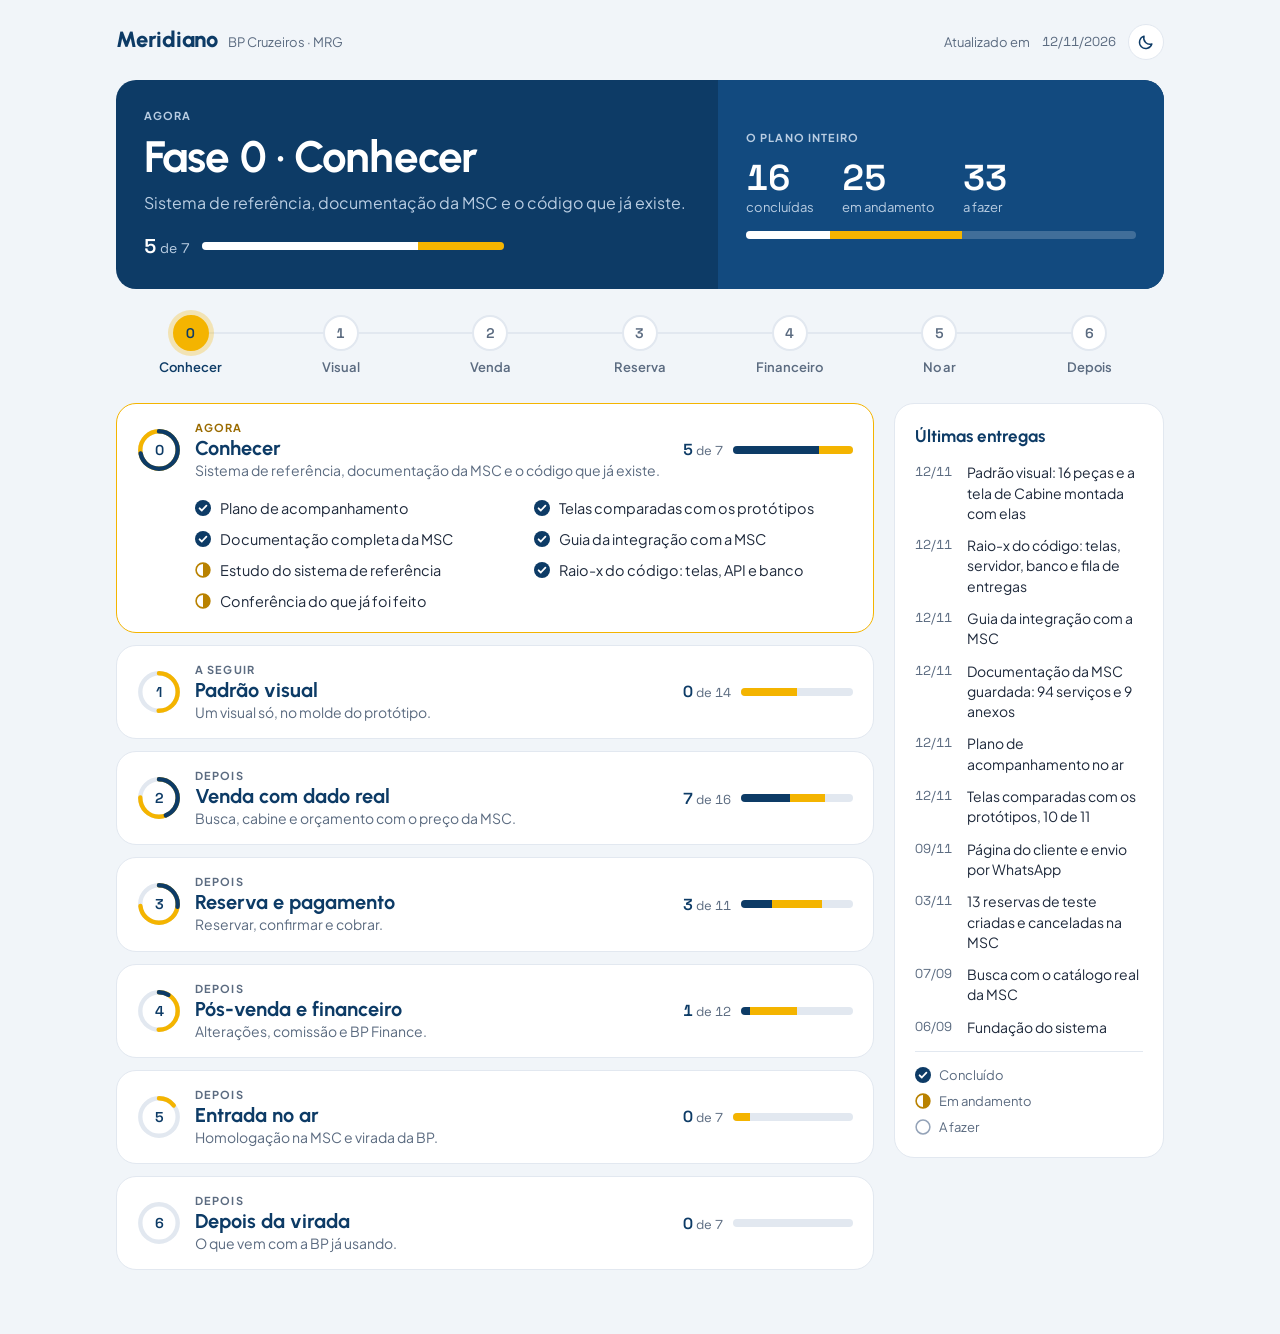
==== commit 9436d78b: "plano: raio-x do codigo, guia da MSC e padrao visual em andamento Co-Authored-By: Claude Fable 5.2 <" ====
--- a/index.html
+++ b/index.html
@@ -152,19 +152,19 @@
 </style>
 <div class="pg des-a">
 <header class="topo"><p class="marca"><b>Meridiano</b><span>BP Cruzeiros · MRG</span></p><p class="quando">Atualizado em <span class="num">12/11/2026</span><button type="button" class="tema" id="tema" aria-label="Trocar o tema"><svg class="t-lua" viewBox="0 0 20 20" aria-hidden="true"><path d="M16.5 12.2A7 7 0 0 1 7.8 3.5a7 7 0 1 0 8.7 8.7z"/></svg><svg class="t-sol" viewBox="0 0 20 20" aria-hidden="true"><circle cx="10" cy="10" r="3.6"/><path d="M10 2v2.2M10 15.8V18M2 10h2.2M15.8 10H18M4.3 4.3l1.6 1.6M14.1 14.1l1.6 1.6M4.3 15.7l1.6-1.6M14.1 5.9l1.6-1.6"/></svg></button></p></header>
-<section class="hero"><div class="h-agora"><p class="rot">Agora</p><h1>Fase 0 · Conhecer</h1><p class="h-linha">Sistema de referência, documentação da MSC e o código que já existe.</p><p class="h-fase"><span class="num"><b>2</b> de 6</span><span class="barra" role="img" aria-label="2 de 6 concluídos, 1 em andamento"><span class="b-feito" style="width:33.33%"></span><span class="b-andando" style="width:16.67%"></span></span></p></div><div class="h-geral"><p class="rot">O plano inteiro</p><ul class="numeros"><li><b class="num">13</b><span>concluídas</span></li><li><b class="num">19</b><span>em andamento</span></li><li><b class="num">41</b><span>a fazer</span></li></ul><span class="barra" role="img" aria-label="13 de 73 concluídos, 19 em andamento"><span class="b-feito" style="width:17.81%"></span><span class="b-andando" style="width:26.03%"></span></span></div></section>
+<section class="hero"><div class="h-agora"><p class="rot">Agora</p><h1>Fase 0 · Conhecer</h1><p class="h-linha">Sistema de referência, documentação da MSC e o código que já existe.</p><p class="h-fase"><span class="num"><b>5</b> de 7</span><span class="barra" role="img" aria-label="5 de 7 concluídos, 2 em andamento"><span class="b-feito" style="width:71.43%"></span><span class="b-andando" style="width:28.57%"></span></span></p></div><div class="h-geral"><p class="rot">O plano inteiro</p><ul class="numeros"><li><b class="num">16</b><span>concluídas</span></li><li><b class="num">25</b><span>em andamento</span></li><li><b class="num">33</b><span>a fazer</span></li></ul><span class="barra" role="img" aria-label="16 de 74 concluídos, 25 em andamento"><span class="b-feito" style="width:21.62%"></span><span class="b-andando" style="width:33.78%"></span></span></div></section>
 <nav aria-label="As fases"><ol class="trilho" style="--n:7"><li class="no t-atual"><a href="#fase-0"><span class="bola num">0</span><span class="t-nome">Conhecer</span></a></li><li class="no t-proxima"><a href="#fase-1"><span class="bola num">1</span><span class="t-nome">Visual</span></a></li><li class="no t-depois"><a href="#fase-2"><span class="bola num">2</span><span class="t-nome">Venda</span></a></li><li class="no t-depois"><a href="#fase-3"><span class="bola num">3</span><span class="t-nome">Reserva</span></a></li><li class="no t-depois"><a href="#fase-4"><span class="bola num">4</span><span class="t-nome">Financeiro</span></a></li><li class="no t-depois"><a href="#fase-5"><span class="bola num">5</span><span class="t-nome">No ar</span></a></li><li class="no t-depois"><a href="#fase-6"><span class="bola num">6</span><span class="t-nome">Depois</span></a></li></ol></nav>
 <div class="corpo">
 <section class="fases" aria-label="As fases em detalhe">
-<details class="fase f-atual" id="fase-0" open><summary><svg class="anel" viewBox="0 0 40 40" role="img" aria-label="Fase 0: 2 de 6 concluídos"><circle class="a-fundo" cx="20" cy="20" r="17"/><circle class="a-andando" cx="20" cy="20" r="17" stroke-dasharray="53.41 106.81" transform="rotate(-90 20 20)"/><circle class="a-feito" cx="20" cy="20" r="17" stroke-dasharray="35.60 106.81" transform="rotate(-90 20 20)"/><text x="20" y="24.5" text-anchor="middle">0</text></svg><span class="f-texto"><span class="f-quando">Agora</span><span class="f-nome">Conhecer</span><span class="f-linha">Sistema de referência, documentação da MSC e o código que já existe.</span></span><span class="f-conta"><span class="num"><b>2</b> de 6</span><span class="barra" role="img" aria-label="2 de 6 concluídos, 1 em andamento"><span class="b-feito" style="width:33.33%"></span><span class="b-andando" style="width:16.67%"></span></span></span></summary><ul class="itens"><li class="i-feito"><svg class="ic ic-feito" viewBox="0 0 16 16" aria-hidden="true"><circle cx="8" cy="8" r="8"/><path d="M4.6 8.3l2.2 2.2 4.6-4.9"/></svg><span>Plano de acompanhamento</span><span class="sr">Concluído</span></li><li class="i-andando"><svg class="ic ic-andando" viewBox="0 0 16 16" aria-hidden="true"><circle cx="8" cy="8" r="6.9"/><path d="M8 1.1a6.9 6.9 0 0 1 0 13.8z"/></svg><span>Telas comparadas com os protótipos</span><span class="sr">Em andamento</span></li><li class="i-feito"><svg class="ic ic-feito" viewBox="0 0 16 16" aria-hidden="true"><circle cx="8" cy="8" r="8"/><path d="M4.6 8.3l2.2 2.2 4.6-4.9"/></svg><span>Documentação completa da MSC</span><span class="sr">Concluído</span></li><li class="i-afazer"><svg class="ic ic-afazer" viewBox="0 0 16 16" aria-hidden="true"><circle cx="8" cy="8" r="6.9"/></svg><span>Estudo do sistema de referência</span><span class="sr">A fazer</span></li><li class="i-afazer"><svg class="ic ic-afazer" viewBox="0 0 16 16" aria-hidden="true"><circle cx="8" cy="8" r="6.9"/></svg><span>Raio-x do código: telas, API e banco</span><span class="sr">A fazer</span></li><li class="i-afazer"><svg class="ic ic-afazer" viewBox="0 0 16 16" aria-hidden="true"><circle cx="8" cy="8" r="6.9"/></svg><span>Conferência do que já foi feito</span><span class="sr">A fazer</span></li></ul></details>
-<details class="fase f-proxima" id="fase-1"><summary><svg class="anel" viewBox="0 0 40 40" role="img" aria-label="Fase 1: 0 de 14 concluídos"><circle class="a-fundo" cx="20" cy="20" r="17"/><circle class="a-andando" cx="20" cy="20" r="17" stroke-dasharray="15.26 106.81" transform="rotate(-90 20 20)"/><text x="20" y="24.5" text-anchor="middle">1</text></svg><span class="f-texto"><span class="f-quando">A seguir</span><span class="f-nome">Padrão visual</span><span class="f-linha">Um visual só, no molde do protótipo.</span></span><span class="f-conta"><span class="num"><b>0</b> de 14</span><span class="barra" role="img" aria-label="0 de 14 concluídos, 2 em andamento"><span class="b-feito" style="width:0.00%"></span><span class="b-andando" style="width:14.29%"></span></span></span></summary><ul class="itens"><li class="i-afazer"><svg class="ic ic-afazer" viewBox="0 0 16 16" aria-hidden="true"><circle cx="8" cy="8" r="6.9"/></svg><span>Regras do padrão</span><span class="sr">A fazer</span></li><li class="i-afazer"><svg class="ic ic-afazer" viewBox="0 0 16 16" aria-hidden="true"><circle cx="8" cy="8" r="6.9"/></svg><span>Peças compartilhadas</span><span class="sr">A fazer</span></li><li class="i-andando"><svg class="ic ic-andando" viewBox="0 0 16 16" aria-hidden="true"><circle cx="8" cy="8" r="6.9"/><path d="M8 1.1a6.9 6.9 0 0 1 0 13.8z"/></svg><span>Busca</span><span class="sr">Em andamento</span></li><li class="i-afazer"><svg class="ic ic-afazer" viewBox="0 0 16 16" aria-hidden="true"><circle cx="8" cy="8" r="6.9"/></svg><span>Cabine</span><span class="sr">A fazer</span></li><li class="i-afazer"><svg class="ic ic-afazer" viewBox="0 0 16 16" aria-hidden="true"><circle cx="8" cy="8" r="6.9"/></svg><span>Mapa do deck</span><span class="sr">A fazer</span></li><li class="i-afazer"><svg class="ic ic-afazer" viewBox="0 0 16 16" aria-hidden="true"><circle cx="8" cy="8" r="6.9"/></svg><span>Reservar</span><span class="sr">A fazer</span></li><li class="i-afazer"><svg class="ic ic-afazer" viewBox="0 0 16 16" aria-hidden="true"><circle cx="8" cy="8" r="6.9"/></svg><span>Passageiros, com menos campos</span><span class="sr">A fazer</span></li><li class="i-afazer"><svg class="ic ic-afazer" viewBox="0 0 16 16" aria-hidden="true"><circle cx="8" cy="8" r="6.9"/></svg><span>Pagamento</span><span class="sr">A fazer</span></li><li class="i-andando"><svg class="ic ic-andando" viewBox="0 0 16 16" aria-hidden="true"><circle cx="8" cy="8" r="6.9"/><path d="M8 1.1a6.9 6.9 0 0 1 0 13.8z"/></svg><span>Página do cliente</span><span class="sr">Em andamento</span></li><li class="i-afazer"><svg class="ic ic-afazer" viewBox="0 0 16 16" aria-hidden="true"><circle cx="8" cy="8" r="6.9"/></svg><span>Detalhe da reserva</span><span class="sr">A fazer</span></li><li class="i-afazer"><svg class="ic ic-afazer" viewBox="0 0 16 16" aria-hidden="true"><circle cx="8" cy="8" r="6.9"/></svg><span>Relatório</span><span class="sr">A fazer</span></li><li class="i-afazer"><svg class="ic ic-afazer" viewBox="0 0 16 16" aria-hidden="true"><circle cx="8" cy="8" r="6.9"/></svg><span>Agências</span><span class="sr">A fazer</span></li><li class="i-afazer"><svg class="ic ic-afazer" viewBox="0 0 16 16" aria-hidden="true"><circle cx="8" cy="8" r="6.9"/></svg><span>Ficha da agência</span><span class="sr">A fazer</span></li><li class="i-afazer"><svg class="ic ic-afazer" viewBox="0 0 16 16" aria-hidden="true"><circle cx="8" cy="8" r="6.9"/></svg><span>Demais telas</span><span class="sr">A fazer</span></li></ul></details>
+<details class="fase f-atual" id="fase-0" open><summary><svg class="anel" viewBox="0 0 40 40" role="img" aria-label="Fase 0: 5 de 7 concluídos"><circle class="a-fundo" cx="20" cy="20" r="17"/><circle class="a-andando" cx="20" cy="20" r="17" stroke-dasharray="106.81 106.81" transform="rotate(-90 20 20)"/><circle class="a-feito" cx="20" cy="20" r="17" stroke-dasharray="76.30 106.81" transform="rotate(-90 20 20)"/><text x="20" y="24.5" text-anchor="middle">0</text></svg><span class="f-texto"><span class="f-quando">Agora</span><span class="f-nome">Conhecer</span><span class="f-linha">Sistema de referência, documentação da MSC e o código que já existe.</span></span><span class="f-conta"><span class="num"><b>5</b> de 7</span><span class="barra" role="img" aria-label="5 de 7 concluídos, 2 em andamento"><span class="b-feito" style="width:71.43%"></span><span class="b-andando" style="width:28.57%"></span></span></span></summary><ul class="itens"><li class="i-feito"><svg class="ic ic-feito" viewBox="0 0 16 16" aria-hidden="true"><circle cx="8" cy="8" r="8"/><path d="M4.6 8.3l2.2 2.2 4.6-4.9"/></svg><span>Plano de acompanhamento</span><span class="sr">Concluído</span></li><li class="i-feito"><svg class="ic ic-feito" viewBox="0 0 16 16" aria-hidden="true"><circle cx="8" cy="8" r="8"/><path d="M4.6 8.3l2.2 2.2 4.6-4.9"/></svg><span>Telas comparadas com os protótipos</span><span class="sr">Concluído</span></li><li class="i-feito"><svg class="ic ic-feito" viewBox="0 0 16 16" aria-hidden="true"><circle cx="8" cy="8" r="8"/><path d="M4.6 8.3l2.2 2.2 4.6-4.9"/></svg><span>Documentação completa da MSC</span><span class="sr">Concluído</span></li><li class="i-feito"><svg class="ic ic-feito" viewBox="0 0 16 16" aria-hidden="true"><circle cx="8" cy="8" r="8"/><path d="M4.6 8.3l2.2 2.2 4.6-4.9"/></svg><span>Guia da integração com a MSC</span><span class="sr">Concluído</span></li><li class="i-andando"><svg class="ic ic-andando" viewBox="0 0 16 16" aria-hidden="true"><circle cx="8" cy="8" r="6.9"/><path d="M8 1.1a6.9 6.9 0 0 1 0 13.8z"/></svg><span>Estudo do sistema de referência</span><span class="sr">Em andamento</span></li><li class="i-feito"><svg class="ic ic-feito" viewBox="0 0 16 16" aria-hidden="true"><circle cx="8" cy="8" r="8"/><path d="M4.6 8.3l2.2 2.2 4.6-4.9"/></svg><span>Raio-x do código: telas, API e banco</span><span class="sr">Concluído</span></li><li class="i-andando"><svg class="ic ic-andando" viewBox="0 0 16 16" aria-hidden="true"><circle cx="8" cy="8" r="6.9"/><path d="M8 1.1a6.9 6.9 0 0 1 0 13.8z"/></svg><span>Conferência do que já foi feito</span><span class="sr">Em andamento</span></li></ul></details>
+<details class="fase f-proxima" id="fase-1"><summary><svg class="anel" viewBox="0 0 40 40" role="img" aria-label="Fase 1: 0 de 14 concluídos"><circle class="a-fundo" cx="20" cy="20" r="17"/><circle class="a-andando" cx="20" cy="20" r="17" stroke-dasharray="53.41 106.81" transform="rotate(-90 20 20)"/><text x="20" y="24.5" text-anchor="middle">1</text></svg><span class="f-texto"><span class="f-quando">A seguir</span><span class="f-nome">Padrão visual</span><span class="f-linha">Um visual só, no molde do protótipo.</span></span><span class="f-conta"><span class="num"><b>0</b> de 14</span><span class="barra" role="img" aria-label="0 de 14 concluídos, 7 em andamento"><span class="b-feito" style="width:0.00%"></span><span class="b-andando" style="width:50.00%"></span></span></span></summary><ul class="itens"><li class="i-andando"><svg class="ic ic-andando" viewBox="0 0 16 16" aria-hidden="true"><circle cx="8" cy="8" r="6.9"/><path d="M8 1.1a6.9 6.9 0 0 1 0 13.8z"/></svg><span>Regras do padrão</span><span class="sr">Em andamento</span></li><li class="i-andando"><svg class="ic ic-andando" viewBox="0 0 16 16" aria-hidden="true"><circle cx="8" cy="8" r="6.9"/><path d="M8 1.1a6.9 6.9 0 0 1 0 13.8z"/></svg><span>Peças compartilhadas</span><span class="sr">Em andamento</span></li><li class="i-andando"><svg class="ic ic-andando" viewBox="0 0 16 16" aria-hidden="true"><circle cx="8" cy="8" r="6.9"/><path d="M8 1.1a6.9 6.9 0 0 1 0 13.8z"/></svg><span>Busca</span><span class="sr">Em andamento</span></li><li class="i-andando"><svg class="ic ic-andando" viewBox="0 0 16 16" aria-hidden="true"><circle cx="8" cy="8" r="6.9"/><path d="M8 1.1a6.9 6.9 0 0 1 0 13.8z"/></svg><span>Cabine</span><span class="sr">Em andamento</span></li><li class="i-andando"><svg class="ic ic-andando" viewBox="0 0 16 16" aria-hidden="true"><circle cx="8" cy="8" r="6.9"/><path d="M8 1.1a6.9 6.9 0 0 1 0 13.8z"/></svg><span>Mapa do deck</span><span class="sr">Em andamento</span></li><li class="i-afazer"><svg class="ic ic-afazer" viewBox="0 0 16 16" aria-hidden="true"><circle cx="8" cy="8" r="6.9"/></svg><span>Reservar</span><span class="sr">A fazer</span></li><li class="i-afazer"><svg class="ic ic-afazer" viewBox="0 0 16 16" aria-hidden="true"><circle cx="8" cy="8" r="6.9"/></svg><span>Passageiros, com menos campos</span><span class="sr">A fazer</span></li><li class="i-afazer"><svg class="ic ic-afazer" viewBox="0 0 16 16" aria-hidden="true"><circle cx="8" cy="8" r="6.9"/></svg><span>Pagamento</span><span class="sr">A fazer</span></li><li class="i-andando"><svg class="ic ic-andando" viewBox="0 0 16 16" aria-hidden="true"><circle cx="8" cy="8" r="6.9"/><path d="M8 1.1a6.9 6.9 0 0 1 0 13.8z"/></svg><span>Página do cliente</span><span class="sr">Em andamento</span></li><li class="i-afazer"><svg class="ic ic-afazer" viewBox="0 0 16 16" aria-hidden="true"><circle cx="8" cy="8" r="6.9"/></svg><span>Detalhe da reserva</span><span class="sr">A fazer</span></li><li class="i-afazer"><svg class="ic ic-afazer" viewBox="0 0 16 16" aria-hidden="true"><circle cx="8" cy="8" r="6.9"/></svg><span>Relatório</span><span class="sr">A fazer</span></li><li class="i-afazer"><svg class="ic ic-afazer" viewBox="0 0 16 16" aria-hidden="true"><circle cx="8" cy="8" r="6.9"/></svg><span>Agências</span><span class="sr">A fazer</span></li><li class="i-afazer"><svg class="ic ic-afazer" viewBox="0 0 16 16" aria-hidden="true"><circle cx="8" cy="8" r="6.9"/></svg><span>Ficha da agência</span><span class="sr">A fazer</span></li><li class="i-andando"><svg class="ic ic-andando" viewBox="0 0 16 16" aria-hidden="true"><circle cx="8" cy="8" r="6.9"/><path d="M8 1.1a6.9 6.9 0 0 1 0 13.8z"/></svg><span>Demais telas</span><span class="sr">Em andamento</span></li></ul></details>
 <details class="fase f-depois" id="fase-2"><summary><svg class="anel" viewBox="0 0 40 40" role="img" aria-label="Fase 2: 7 de 16 concluídos"><circle class="a-fundo" cx="20" cy="20" r="17"/><circle class="a-andando" cx="20" cy="20" r="17" stroke-dasharray="80.11 106.81" transform="rotate(-90 20 20)"/><circle class="a-feito" cx="20" cy="20" r="17" stroke-dasharray="46.73 106.81" transform="rotate(-90 20 20)"/><text x="20" y="24.5" text-anchor="middle">2</text></svg><span class="f-texto"><span class="f-quando">Depois</span><span class="f-nome">Venda com dado real</span><span class="f-linha">Busca, cabine e orçamento com o preço da MSC.</span></span><span class="f-conta"><span class="num"><b>7</b> de 16</span><span class="barra" role="img" aria-label="7 de 16 concluídos, 5 em andamento"><span class="b-feito" style="width:43.75%"></span><span class="b-andando" style="width:31.25%"></span></span></span></summary><ul class="itens"><li class="i-feito"><svg class="ic ic-feito" viewBox="0 0 16 16" aria-hidden="true"><circle cx="8" cy="8" r="8"/><path d="M4.6 8.3l2.2 2.2 4.6-4.9"/></svg><span>Fundação do sistema</span><span class="sr">Concluído</span></li><li class="i-feito"><svg class="ic ic-feito" viewBox="0 0 16 16" aria-hidden="true"><circle cx="8" cy="8" r="8"/><path d="M4.6 8.3l2.2 2.2 4.6-4.9"/></svg><span>Catálogo da MSC atualizado a cada 3 horas</span><span class="sr">Concluído</span></li><li class="i-feito"><svg class="ic ic-feito" viewBox="0 0 16 16" aria-hidden="true"><circle cx="8" cy="8" r="8"/><path d="M4.6 8.3l2.2 2.2 4.6-4.9"/></svg><span>Busca com filtros</span><span class="sr">Concluído</span></li><li class="i-feito"><svg class="ic ic-feito" viewBox="0 0 16 16" aria-hidden="true"><circle cx="8" cy="8" r="8"/><path d="M4.6 8.3l2.2 2.2 4.6-4.9"/></svg><span>Disponibilidade e preço da cabine</span><span class="sr">Concluído</span></li><li class="i-feito"><svg class="ic ic-feito" viewBox="0 0 16 16" aria-hidden="true"><circle cx="8" cy="8" r="8"/><path d="M4.6 8.3l2.2 2.2 4.6-4.9"/></svg><span>Várias cabines no mesmo orçamento</span><span class="sr">Concluído</span></li><li class="i-feito"><svg class="ic ic-feito" viewBox="0 0 16 16" aria-hidden="true"><circle cx="8" cy="8" r="8"/><path d="M4.6 8.3l2.2 2.2 4.6-4.9"/></svg><span>PDF e página do cliente</span><span class="sr">Concluído</span></li><li class="i-feito"><svg class="ic ic-feito" viewBox="0 0 16 16" aria-hidden="true"><circle cx="8" cy="8" r="8"/><path d="M4.6 8.3l2.2 2.2 4.6-4.9"/></svg><span>Envio por WhatsApp</span><span class="sr">Concluído</span></li><li class="i-andando"><svg class="ic ic-andando" viewBox="0 0 16 16" aria-hidden="true"><circle cx="8" cy="8" r="6.9"/><path d="M8 1.1a6.9 6.9 0 0 1 0 13.8z"/></svg><span>Grade de preços e faixa de datas</span><span class="sr">Em andamento</span></li><li class="i-andando"><svg class="ic ic-andando" viewBox="0 0 16 16" aria-hidden="true"><circle cx="8" cy="8" r="6.9"/><path d="M8 1.1a6.9 6.9 0 0 1 0 13.8z"/></svg><span>Histórico de preço na cabine</span><span class="sr">Em andamento</span></li><li class="i-andando"><svg class="ic ic-andando" viewBox="0 0 16 16" aria-hidden="true"><circle cx="8" cy="8" r="6.9"/><path d="M8 1.1a6.9 6.9 0 0 1 0 13.8z"/></svg><span>Mapa do deck</span><span class="sr">Em andamento</span></li><li class="i-andando"><svg class="ic ic-andando" viewBox="0 0 16 16" aria-hidden="true"><circle cx="8" cy="8" r="6.9"/><path d="M8 1.1a6.9 6.9 0 0 1 0 13.8z"/></svg><span>Opcionais na reserva</span><span class="sr">Em andamento</span></li><li class="i-andando"><svg class="ic ic-andando" viewBox="0 0 16 16" aria-hidden="true"><circle cx="8" cy="8" r="6.9"/><path d="M8 1.1a6.9 6.9 0 0 1 0 13.8z"/></svg><span>Duplicar orçamento para outra data</span><span class="sr">Em andamento</span></li><li class="i-afazer"><svg class="ic ic-afazer" viewBox="0 0 16 16" aria-hidden="true"><circle cx="8" cy="8" r="6.9"/></svg><span>Copiar linha, comparar opções e atalho de teclado</span><span class="sr">A fazer</span></li><li class="i-afazer"><svg class="ic ic-afazer" viewBox="0 0 16 16" aria-hidden="true"><circle cx="8" cy="8" r="6.9"/></svg><span>Fotos reais das cabines</span><span class="sr">A fazer</span></li><li class="i-afazer"><svg class="ic ic-afazer" viewBox="0 0 16 16" aria-hidden="true"><circle cx="8" cy="8" r="6.9"/></svg><span>Preço igual ao da MSC, sem falha no orçamento</span><span class="sr">A fazer</span></li><li class="i-afazer"><svg class="ic ic-afazer" viewBox="0 0 16 16" aria-hidden="true"><circle cx="8" cy="8" r="6.9"/></svg><span>Promoções da agência</span><span class="sr">A fazer</span></li></ul></details>
 <details class="fase f-depois" id="fase-3"><summary><svg class="anel" viewBox="0 0 40 40" role="img" aria-label="Fase 3: 3 de 11 concluídos"><circle class="a-fundo" cx="20" cy="20" r="17"/><circle class="a-andando" cx="20" cy="20" r="17" stroke-dasharray="77.68 106.81" transform="rotate(-90 20 20)"/><circle class="a-feito" cx="20" cy="20" r="17" stroke-dasharray="29.13 106.81" transform="rotate(-90 20 20)"/><text x="20" y="24.5" text-anchor="middle">3</text></svg><span class="f-texto"><span class="f-quando">Depois</span><span class="f-nome">Reserva e pagamento</span><span class="f-linha">Reservar, confirmar e cobrar.</span></span><span class="f-conta"><span class="num"><b>3</b> de 11</span><span class="barra" role="img" aria-label="3 de 11 concluídos, 5 em andamento"><span class="b-feito" style="width:27.27%"></span><span class="b-andando" style="width:45.45%"></span></span></span></summary><ul class="itens"><li class="i-feito"><svg class="ic ic-feito" viewBox="0 0 16 16" aria-hidden="true"><circle cx="8" cy="8" r="8"/><path d="M4.6 8.3l2.2 2.2 4.6-4.9"/></svg><span>Criar reserva na MSC</span><span class="sr">Concluído</span></li><li class="i-feito"><svg class="ic ic-feito" viewBox="0 0 16 16" aria-hidden="true"><circle cx="8" cy="8" r="8"/><path d="M4.6 8.3l2.2 2.2 4.6-4.9"/></svg><span>Dados dos passageiros</span><span class="sr">Concluído</span></li><li class="i-feito"><svg class="ic ic-feito" viewBox="0 0 16 16" aria-hidden="true"><circle cx="8" cy="8" r="8"/><path d="M4.6 8.3l2.2 2.2 4.6-4.9"/></svg><span>Regras de pagamento por operadora</span><span class="sr">Concluído</span></li><li class="i-andando"><svg class="ic ic-andando" viewBox="0 0 16 16" aria-hidden="true"><circle cx="8" cy="8" r="6.9"/><path d="M8 1.1a6.9 6.9 0 0 1 0 13.8z"/></svg><span>Confirmar e estender o prazo</span><span class="sr">Em andamento</span></li><li class="i-andando"><svg class="ic ic-andando" viewBox="0 0 16 16" aria-hidden="true"><circle cx="8" cy="8" r="6.9"/><path d="M8 1.1a6.9 6.9 0 0 1 0 13.8z"/></svg><span>Linha do tempo da reserva</span><span class="sr">Em andamento</span></li><li class="i-andando"><svg class="ic ic-andando" viewBox="0 0 16 16" aria-hidden="true"><circle cx="8" cy="8" r="6.9"/><path d="M8 1.1a6.9 6.9 0 0 1 0 13.8z"/></svg><span>Cartão parcelado, com registro na MSC</span><span class="sr">Em andamento</span></li><li class="i-andando"><svg class="ic ic-andando" viewBox="0 0 16 16" aria-hidden="true"><circle cx="8" cy="8" r="6.9"/><path d="M8 1.1a6.9 6.9 0 0 1 0 13.8z"/></svg><span>PIX, boleto e transferência</span><span class="sr">Em andamento</span></li><li class="i-andando"><svg class="ic ic-andando" viewBox="0 0 16 16" aria-hidden="true"><circle cx="8" cy="8" r="6.9"/><path d="M8 1.1a6.9 6.9 0 0 1 0 13.8z"/></svg><span>Link de pagamento por pagador</span><span class="sr">Em andamento</span></li><li class="i-afazer"><svg class="ic ic-afazer" viewBox="0 0 16 16" aria-hidden="true"><circle cx="8" cy="8" r="6.9"/></svg><span>Processador de pagamento de verdade</span><span class="sr">A fazer</span></li><li class="i-afazer"><svg class="ic ic-afazer" viewBox="0 0 16 16" aria-hidden="true"><circle cx="8" cy="8" r="6.9"/></svg><span>Cartão à vista direto na MSC</span><span class="sr">A fazer</span></li><li class="i-afazer"><svg class="ic ic-afazer" viewBox="0 0 16 16" aria-hidden="true"><circle cx="8" cy="8" r="6.9"/></svg><span>E-mails ao cliente</span><span class="sr">A fazer</span></li></ul></details>
 <details class="fase f-depois" id="fase-4"><summary><svg class="anel" viewBox="0 0 40 40" role="img" aria-label="Fase 4: 1 de 12 concluídos"><circle class="a-fundo" cx="20" cy="20" r="17"/><circle class="a-andando" cx="20" cy="20" r="17" stroke-dasharray="53.41 106.81" transform="rotate(-90 20 20)"/><circle class="a-feito" cx="20" cy="20" r="17" stroke-dasharray="8.90 106.81" transform="rotate(-90 20 20)"/><text x="20" y="24.5" text-anchor="middle">4</text></svg><span class="f-texto"><span class="f-quando">Depois</span><span class="f-nome">Pós-venda e financeiro</span><span class="f-linha">Alterações, comissão e BP Finance.</span></span><span class="f-conta"><span class="num"><b>1</b> de 12</span><span class="barra" role="img" aria-label="1 de 12 concluídos, 5 em andamento"><span class="b-feito" style="width:8.33%"></span><span class="b-andando" style="width:41.67%"></span></span></span></summary><ul class="itens"><li class="i-feito"><svg class="ic ic-feito" viewBox="0 0 16 16" aria-hidden="true"><circle cx="8" cy="8" r="8"/><path d="M4.6 8.3l2.2 2.2 4.6-4.9"/></svg><span>Conferência das reservas com a MSC</span><span class="sr">Concluído</span></li><li class="i-andando"><svg class="ic ic-andando" viewBox="0 0 16 16" aria-hidden="true"><circle cx="8" cy="8" r="6.9"/><path d="M8 1.1a6.9 6.9 0 0 1 0 13.8z"/></svg><span>Cancelamento com multa</span><span class="sr">Em andamento</span></li><li class="i-andando"><svg class="ic ic-andando" viewBox="0 0 16 16" aria-hidden="true"><circle cx="8" cy="8" r="6.9"/><path d="M8 1.1a6.9 6.9 0 0 1 0 13.8z"/></svg><span>Alteração de passageiro, upgrade e troca de data</span><span class="sr">Em andamento</span></li><li class="i-andando"><svg class="ic ic-andando" viewBox="0 0 16 16" aria-hidden="true"><circle cx="8" cy="8" r="6.9"/><path d="M8 1.1a6.9 6.9 0 0 1 0 13.8z"/></svg><span>Documentos e bilhete</span><span class="sr">Em andamento</span></li><li class="i-andando"><svg class="ic ic-andando" viewBox="0 0 16 16" aria-hidden="true"><circle cx="8" cy="8" r="6.9"/><path d="M8 1.1a6.9 6.9 0 0 1 0 13.8z"/></svg><span>Comissão em dois níveis</span><span class="sr">Em andamento</span></li><li class="i-andando"><svg class="ic ic-andando" viewBox="0 0 16 16" aria-hidden="true"><circle cx="8" cy="8" r="6.9"/><path d="M8 1.1a6.9 6.9 0 0 1 0 13.8z"/></svg><span>Visão do consultor e visão do gestor</span><span class="sr">Em andamento</span></li><li class="i-afazer"><svg class="ic ic-afazer" viewBox="0 0 16 16" aria-hidden="true"><circle cx="8" cy="8" r="6.9"/></svg><span>Relatórios de gestão</span><span class="sr">A fazer</span></li><li class="i-afazer"><svg class="ic ic-afazer" viewBox="0 0 16 16" aria-hidden="true"><circle cx="8" cy="8" r="6.9"/></svg><span>Repasse por agência</span><span class="sr">A fazer</span></li><li class="i-afazer"><svg class="ic ic-afazer" viewBox="0 0 16 16" aria-hidden="true"><circle cx="8" cy="8" r="6.9"/></svg><span>Conciliação com processador e extrato</span><span class="sr">A fazer</span></li><li class="i-afazer"><svg class="ic ic-afazer" viewBox="0 0 16 16" aria-hidden="true"><circle cx="8" cy="8" r="6.9"/></svg><span>Nota fiscal para a companhia</span><span class="sr">A fazer</span></li><li class="i-afazer"><svg class="ic ic-afazer" viewBox="0 0 16 16" aria-hidden="true"><circle cx="8" cy="8" r="6.9"/></svg><span>Fechamento do mês</span><span class="sr">A fazer</span></li><li class="i-afazer"><svg class="ic ic-afazer" viewBox="0 0 16 16" aria-hidden="true"><circle cx="8" cy="8" r="6.9"/></svg><span>Ponte com o BP Finance</span><span class="sr">A fazer</span></li></ul></details>
 <details class="fase f-depois" id="fase-5"><summary><svg class="anel" viewBox="0 0 40 40" role="img" aria-label="Fase 5: 0 de 7 concluídos"><circle class="a-fundo" cx="20" cy="20" r="17"/><circle class="a-andando" cx="20" cy="20" r="17" stroke-dasharray="15.26 106.81" transform="rotate(-90 20 20)"/><text x="20" y="24.5" text-anchor="middle">5</text></svg><span class="f-texto"><span class="f-quando">Depois</span><span class="f-nome">Entrada no ar</span><span class="f-linha">Homologação na MSC e virada da BP.</span></span><span class="f-conta"><span class="num"><b>0</b> de 7</span><span class="barra" role="img" aria-label="0 de 7 concluídos, 1 em andamento"><span class="b-feito" style="width:0.00%"></span><span class="b-andando" style="width:14.29%"></span></span></span></summary><ul class="itens"><li class="i-andando"><svg class="ic ic-andando" viewBox="0 0 16 16" aria-hidden="true"><circle cx="8" cy="8" r="6.9"/><path d="M8 1.1a6.9 6.9 0 0 1 0 13.8z"/></svg><span>Cofre de senhas</span><span class="sr">Em andamento</span></li><li class="i-afazer"><svg class="ic ic-afazer" viewBox="0 0 16 16" aria-hidden="true"><circle cx="8" cy="8" r="6.9"/></svg><span>Hospedagem e ambientes</span><span class="sr">A fazer</span></li><li class="i-afazer"><svg class="ic ic-afazer" viewBox="0 0 16 16" aria-hidden="true"><circle cx="8" cy="8" r="6.9"/></svg><span>Catálogo pelo canal novo da MSC</span><span class="sr">A fazer</span></li><li class="i-afazer"><svg class="ic ic-afazer" viewBox="0 0 16 16" aria-hidden="true"><circle cx="8" cy="8" r="6.9"/></svg><span>Segurança e dados pessoais</span><span class="sr">A fazer</span></li><li class="i-afazer"><svg class="ic ic-afazer" viewBox="0 0 16 16" aria-hidden="true"><circle cx="8" cy="8" r="6.9"/></svg><span>Certificação da MSC</span><span class="sr">A fazer</span></li><li class="i-afazer"><svg class="ic ic-afazer" viewBox="0 0 16 16" aria-hidden="true"><circle cx="8" cy="8" r="6.9"/></svg><span>Piloto com um consultor</span><span class="sr">A fazer</span></li><li class="i-afazer"><svg class="ic ic-afazer" viewBox="0 0 16 16" aria-hidden="true"><circle cx="8" cy="8" r="6.9"/></svg><span>Virada da BP</span><span class="sr">A fazer</span></li></ul></details>
 <details class="fase f-depois" id="fase-6"><summary><svg class="anel" viewBox="0 0 40 40" role="img" aria-label="Fase 6: 0 de 7 concluídos"><circle class="a-fundo" cx="20" cy="20" r="17"/><text x="20" y="24.5" text-anchor="middle">6</text></svg><span class="f-texto"><span class="f-quando">Depois</span><span class="f-nome">Depois da virada</span><span class="f-linha">O que vem com a BP já usando.</span></span><span class="f-conta"><span class="num"><b>0</b> de 7</span><span class="barra" role="img" aria-label="0 de 7 concluídos, 0 em andamento"><span class="b-feito" style="width:0.00%"></span><span class="b-andando" style="width:0.00%"></span></span></span></summary><ul class="itens"><li class="i-afazer"><svg class="ic ic-afazer" viewBox="0 0 16 16" aria-hidden="true"><circle cx="8" cy="8" r="6.9"/></svg><span>Grupos</span><span class="sr">A fazer</span></li><li class="i-afazer"><svg class="ic ic-afazer" viewBox="0 0 16 16" aria-hidden="true"><circle cx="8" cy="8" r="6.9"/></svg><span>Painel de administração</span><span class="sr">A fazer</span></li><li class="i-afazer"><svg class="ic ic-afazer" viewBox="0 0 16 16" aria-hidden="true"><circle cx="8" cy="8" r="6.9"/></svg><span>Medição de uso</span><span class="sr">A fazer</span></li><li class="i-afazer"><svg class="ic ic-afazer" viewBox="0 0 16 16" aria-hidden="true"><circle cx="8" cy="8" r="6.9"/></svg><span>Comparação e alerta de preço</span><span class="sr">A fazer</span></li><li class="i-afazer"><svg class="ic ic-afazer" viewBox="0 0 16 16" aria-hidden="true"><circle cx="8" cy="8" r="6.9"/></svg><span>Check-in web</span><span class="sr">A fazer</span></li><li class="i-afazer"><svg class="ic ic-afazer" viewBox="0 0 16 16" aria-hidden="true"><circle cx="8" cy="8" r="6.9"/></svg><span>Costa</span><span class="sr">A fazer</span></li><li class="i-afazer"><svg class="ic ic-afazer" viewBox="0 0 16 16" aria-hidden="true"><circle cx="8" cy="8" r="6.9"/></svg><span>Copiloto de IA</span><span class="sr">A fazer</span></li></ul></details>
 </section>
-<aside class="diario"><h2>Últimas entregas</h2><ul><li><span class="dia num">12/11</span><span>Documentação da MSC guardada: 94 serviços e 9 anexos</span></li><li><span class="dia num">12/11</span><span>Plano de acompanhamento no ar</span></li><li><span class="dia num">12/11</span><span>Telas comparadas com os protótipos, 10 de 11</span></li><li><span class="dia num">09/11</span><span>Página do cliente e envio por WhatsApp</span></li><li><span class="dia num">03/11</span><span>13 reservas de teste criadas e canceladas na MSC</span></li><li><span class="dia num">07/09</span><span>Busca com o catálogo real da MSC</span></li><li><span class="dia num">06/09</span><span>Fundação do sistema</span></li></ul><p class="legenda"><span><svg class="ic ic-feito" viewBox="0 0 16 16" aria-hidden="true"><circle cx="8" cy="8" r="8"/><path d="M4.6 8.3l2.2 2.2 4.6-4.9"/></svg>Concluído</span><span><svg class="ic ic-andando" viewBox="0 0 16 16" aria-hidden="true"><circle cx="8" cy="8" r="6.9"/><path d="M8 1.1a6.9 6.9 0 0 1 0 13.8z"/></svg>Em andamento</span><span><svg class="ic ic-afazer" viewBox="0 0 16 16" aria-hidden="true"><circle cx="8" cy="8" r="6.9"/></svg>A fazer</span></p></aside>
+<aside class="diario"><h2>Últimas entregas</h2><ul><li><span class="dia num">12/11</span><span>Padrão visual: 16 peças e a tela de Cabine montada com elas</span></li><li><span class="dia num">12/11</span><span>Raio-x do código: telas, servidor, banco e fila de entregas</span></li><li><span class="dia num">12/11</span><span>Guia da integração com a MSC</span></li><li><span class="dia num">12/11</span><span>Documentação da MSC guardada: 94 serviços e 9 anexos</span></li><li><span class="dia num">12/11</span><span>Plano de acompanhamento no ar</span></li><li><span class="dia num">12/11</span><span>Telas comparadas com os protótipos, 10 de 11</span></li><li><span class="dia num">09/11</span><span>Página do cliente e envio por WhatsApp</span></li><li><span class="dia num">03/11</span><span>13 reservas de teste criadas e canceladas na MSC</span></li><li><span class="dia num">07/09</span><span>Busca com o catálogo real da MSC</span></li><li><span class="dia num">06/09</span><span>Fundação do sistema</span></li></ul><p class="legenda"><span><svg class="ic ic-feito" viewBox="0 0 16 16" aria-hidden="true"><circle cx="8" cy="8" r="8"/><path d="M4.6 8.3l2.2 2.2 4.6-4.9"/></svg>Concluído</span><span><svg class="ic ic-andando" viewBox="0 0 16 16" aria-hidden="true"><circle cx="8" cy="8" r="6.9"/><path d="M8 1.1a6.9 6.9 0 0 1 0 13.8z"/></svg>Em andamento</span><span><svg class="ic ic-afazer" viewBox="0 0 16 16" aria-hidden="true"><circle cx="8" cy="8" r="6.9"/></svg>A fazer</span></p></aside>
 </div>
 </div>
 <script>(function(){var r=document.documentElement,b=document.getElementById("tema");function atual(){var t=r.getAttribute("data-theme");return t==="dark"||t==="light"?t:(window.matchMedia&&matchMedia("(prefers-color-scheme: dark)").matches?"dark":"light")}function pinta(){var e=atual()==="dark";b.setAttribute("aria-label",e?"Tema escuro. Trocar para claro":"Tema claro. Trocar para escuro");b.setAttribute("data-atual",e?"escuro":"claro")}try{var s=localStorage.getItem("plano-tema");if(s==="dark"||s==="light")r.setAttribute("data-theme",s)}catch(x){}b.addEventListener("click",function(){var n=atual()==="dark"?"light":"dark";r.setAttribute("data-theme",n);try{localStorage.setItem("plano-tema",n)}catch(x){}pinta()});pinta()})();</script>
